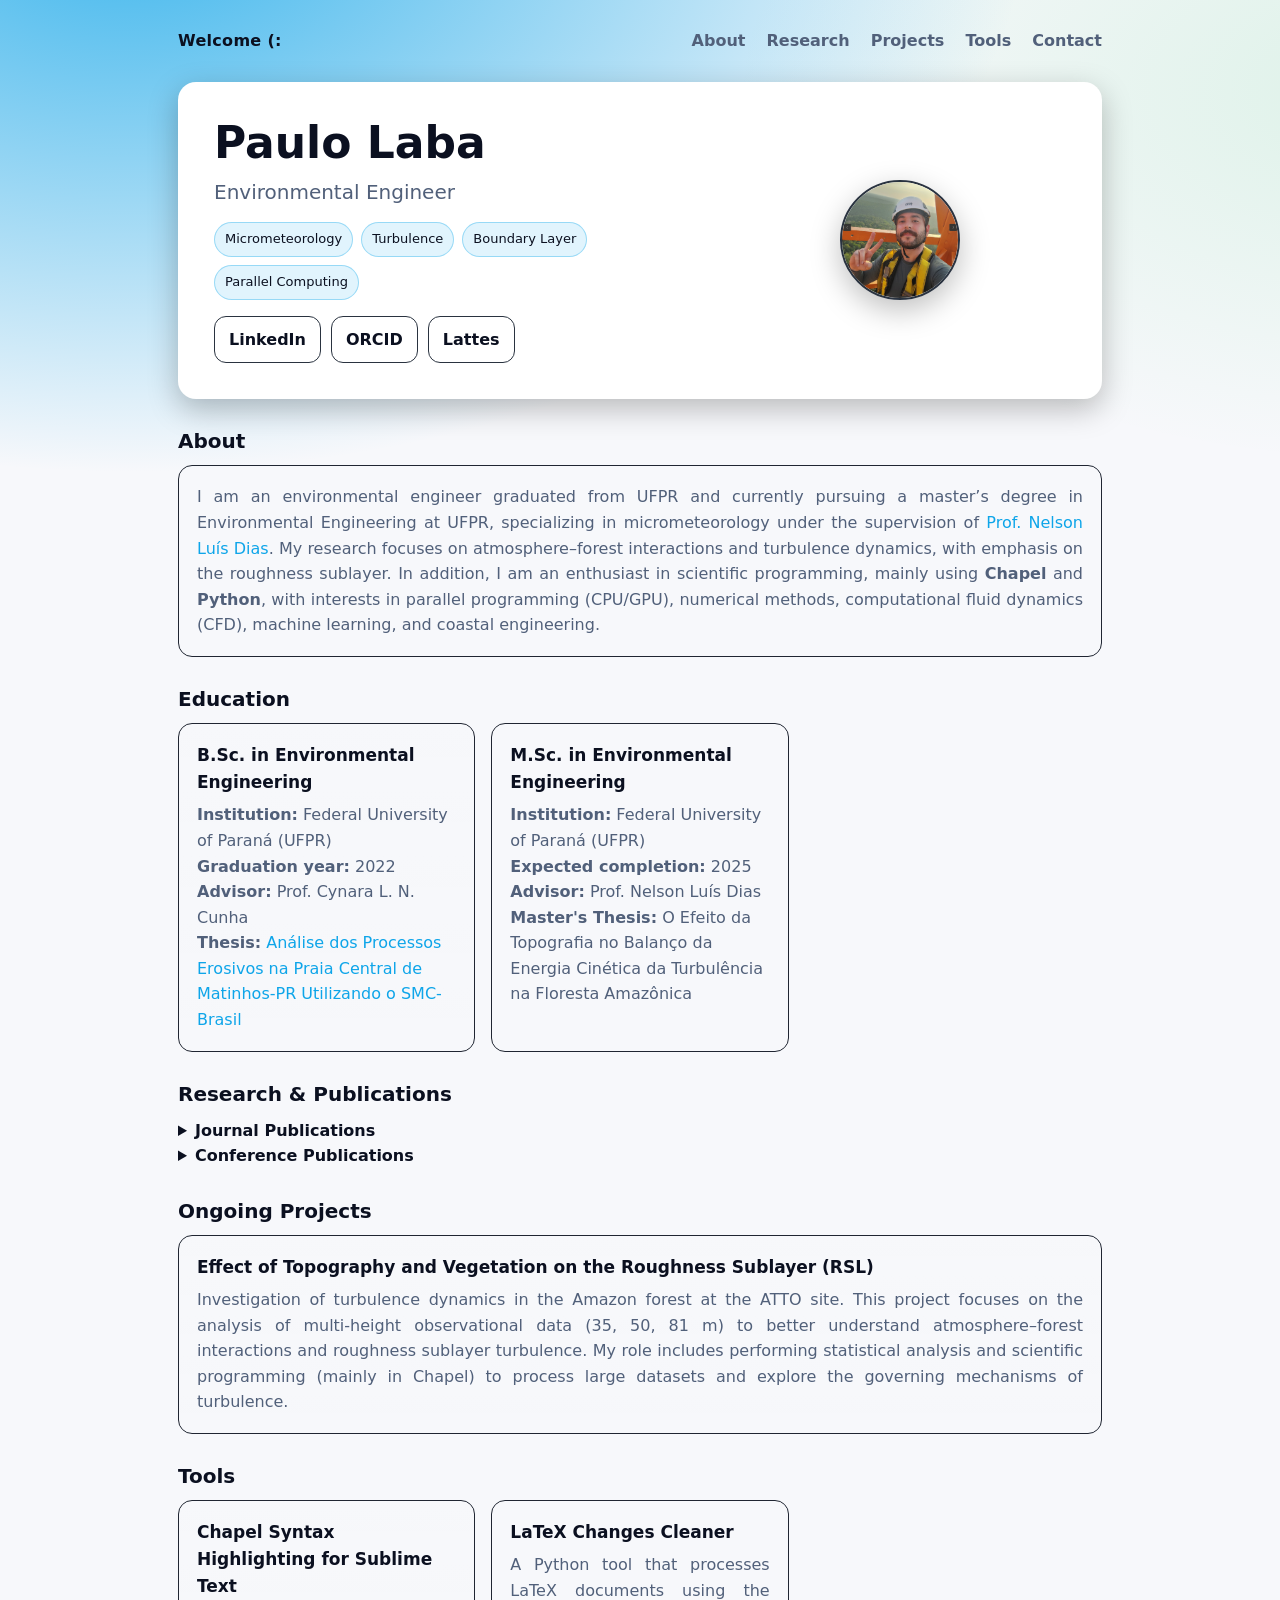
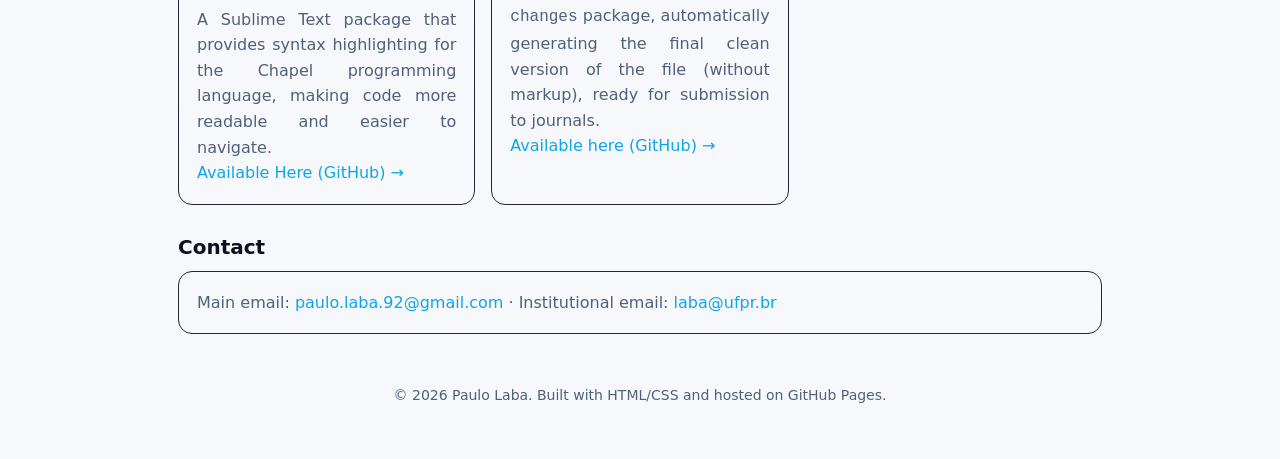
==== index.html @ 7a6e08a8 "Rename chapel-syntax-sublime repository" ====
<!doctype html>
<html lang="en">
<head>
  <meta charset="utf-8" />
  <meta name="viewport" content="width=device-width, initial-scale=1" />
  <link rel="shortcut icon" type="image/png" href="pl-icon.png">
  <link rel="icon" type="image/png" href="pl-icon.png">
  <title>Laba, P.H.</title>
  <meta name="description" content="Homepage of Paulo Laba — Environmental Engineer (UFPR). Research in micrometeorology and turbulence in the Amazon; interest in HPC, Chapel, and Python." />
  <meta property="og:title" content="Paulo Laba — Homepage" />
  <meta property="og:description" content="Research in micrometeorology and turbulence; HPC; Chapel & Python." />
  <meta property="og:type" content="website" />
  <meta property="og:url" content="https://seu-usuario.github.io" />
  <meta name="theme-color" content="#0ea5e9" />
  <link rel="stylesheet" href="styles.css" />
</head>
<body>
  <div class="wrap">
    <header>
      <div class="brand">Welcome (:</div>
      <nav aria-label="Sections">
        <a href="#about">About</a>
        <a href="#research">Research</a>
        <a href="#projects">Projects</a>
        <a href="#tools">Tools</a>
        <a href="#contact">Contact</a>
      </nav>
    </header>

    <main>
      <div class="card hero">
        <div>
          <h1>Paulo Laba</h1>
          <p class="lead">Environmental Engineer</p> 
          <div class="badges" aria-label="Fields and interests">
            <span class="badge">Micrometeorology</span>
            <span class="badge">Turbulence</span>
            <span class="badge">Boundary Layer</span>
            <span class="badge">Parallel Computing</span>
          </div>
          <div class="cta" role="group" aria-label="Actions">
            <!-- Professional links -->
            <a class="btn secondary" href="https://www.linkedin.com/in/paulo-laba/" target="_blank" rel="noopener">LinkedIn</a>
            <a class="btn secondary" href="https://orcid.org/0009-0003-3208-363X" target="_blank" rel="noopener">ORCID</a>
            <a class="btn secondary" href="http://lattes.cnpq.br/9094771020875610" target="_blank" rel="noopener">Lattes</a>

            <!-- Contact me -->
            <!-- <a class="btn secondary" href="#contact">Contact me</a> -->
          </div>
        </div>
        <div style="display:flex; justify-content:center;">
          <img src="avatar.png" alt="Paulo Laba" class="avatar">
        </div>
      </div>

      <section id="about">
        <h2 class="section-title">About</h2>
        <div class="item">
          <p style="text-align: justify;">
            I am an environmental engineer graduated from UFPR and currently pursuing a master’s degree in Environmental Engineering at UFPR, specializing in micrometeorology under the supervision of <a href="https://nldias.github.io/" target="_blank">Prof. Nelson Luís Dias</a>. My research focuses on atmosphere–forest interactions and turbulence dynamics, with emphasis on the roughness sublayer. In addition, I am an enthusiast in scientific programming, mainly using <strong>Chapel</strong> and <strong>Python</strong>, with interests in parallel programming (CPU/GPU), numerical methods, computational fluid dynamics (CFD), machine learning, and coastal engineering.</p>
        </div>
      </section>

      <section id="education">
        <h2 class="section-title">Education</h2>
        <div class="grid">
          <div class="item">
            <h3>B.Sc. in Environmental Engineering</h3>
            <p><strong>Institution:</strong> Federal University of Paraná (UFPR)</p>
            <p><strong>Graduation year:</strong> 2022</p>
            <p><strong>Advisor:</strong> Prof. Cynara L. N. Cunha</p>
            <p><strong> Thesis:</strong> 
              <a href="https://acervodigital.ufpr.br/xmlui/bitstream/handle/1884/82702/R%20%20G%20-%20PAULO%20HENRIQUE%20LABA.pdf?sequence=1&isAllowed=y" target="_blank" rel="noopener">
                Análise dos Processos Erosivos na Praia Central de Matinhos-PR Utilizando o SMC-Brasil
              </a>
          </div>

          <div class="item">
            <h3>M.Sc. in Environmental Engineering</h3>
            <p><strong>Institution:</strong> Federal University of Paraná (UFPR)</p>
            <p><strong>Expected completion:</strong> 2025</p>
            <p><strong>Advisor:</strong> Prof. Nelson Luís Dias</p>
            <p><strong>Master's Thesis:</strong> O Efeito da Topografia no Balanço da Energia Cinética da Turbulência na Floresta Amazônica</p>
          </div>
        </div>
      </section>

      <section id="research">
        <h2 class="section-title">Research & Publications</h2>
        <!-- Journal publications -->
        <details>
          <summary><strong>Journal Publications</strong></summary>
          <div class="pub-grid" style="margin-top:12px; margin-bottom:12px;">
            <div class="item">
              <h3>Topography-Induced TKE Budget Behavior Over an Amazon Forest</h3>
              <p><strong>Authors:</strong> Laba, P.H.; Dias, N.L.; Chamecki, M.; Dias-Júnior, C.Q.; Torkelson, G.</p>
              <p><strong>Year:</strong> 2025 · <strong>Language:</strong> English-US</p>
              <p><strong>Journal:</strong> Boundary-Layer Meteorology</p>
              <p><strong>DOI:</strong> <a href="https://doi.org/10.1007/s10546-025-00932-x" target="_blank">10.1007/s10546-025-00932-x</a></p>
            </div>
            <div class="item">
              <h3>Uma análise da ECT para a subcamada de rugosidade da Floresta Amazônica sob condições atmosféricas instáveis</h3>
              <p><strong>Authors:</strong> Laba, P. H.; Dias, N.L.; Dias-Júnior, C. Q.</p>
              <p><strong>Year:</strong> 2024 · <strong>Language:</strong> Portuguese-BR</p>
              <p><strong>Journal:</strong> Ciência e Natura</p>
              <p><strong>DOI:</strong> <a href="https://doi.org/10.5902/2179460X87711" target="_blank">10.5902/2179460X87711</a></p>
            </div>
          </div>
        </details>

        <!-- Conference publications -->        
        <details>
          <summary><strong>Conference Publications</strong></summary>
          <div class="grid" style="margin-top:12px; margin-bottom:12px;">
            <div class="item">
              <h3>Evidence of Strong Horizontal Non-homogeneity of Turbulence at the ATTO Site</h3>
              <p><strong>Authors:</strong> Laba, P. H.; Dias, N. L.; Chamecki, M.; Dias Junior, C. Q.; Torkelson G.</p>
              <p><strong>Language:</strong> English-US</p>
              <p><strong>Event:</strong> ATTO Workshop, 2025, Manaus-AM</p>
            </div>

            <div class="item">
              <h3>Topography Induces Changes in Turbulence and Transport at the ATTO Site</h3>
              <p><strong>Authors:</strong> Laba, P. H.; Dias, N. L.; Chamecki, M.; Dias Junior, C. Q.</p>
              <p><strong>Language:</strong> English-US</p>
              <p><strong>Event:</strong> ATTO Workshop, 2024, Manaus-AM</p>
            </div>

            <div class="item">
              <h3>Evaluation of the Turbulence in the Amazon Roughness Sublayer</h3>
              <p><strong>Authors:</strong> Laba, P. H.; Dias, N. L.; Dias Junior, C. Q.</p>
              <p><strong>Language:</strong> English-US</p>
              <p><strong>Event:</strong> XIII Workshop Brasileiro de Micrometeorologia, 2023, Alegrete-RS</p>
            </div>

            <div class="item">
              <h3>Investigação da Circulação Litorânea na Costa Paranaense Utilizando o SMC-Brasil</h3>
              <p><strong>Authors:</strong> Laba, P. H.; Cunha, C. L. N.</p>
              <p><strong>Language:</strong> Portuguese-BR</p>
              <p><strong>Event:</strong> XI Simpósio Brasileiro de Engenharia Ambiental e Sanitária, 2022</p>
            </div>

            <div class="item">
              <h3>Avaliação do Clima de Onda para o Litoral do Paraná</h3>
              <p><strong>Authors:</strong> Laba, P. H.; Cunha, C. L. N.</p>
              <p><strong>Language:</strong> Portuguese-BR</p>
              <p><strong>Event:</strong> 31º Congresso da ABES, 2021, Curitiba-PR </p>
            </div>

            <div class="item">
              <h3>Estudo da Circulação Hidrodinâmica do Complexo Estuarino Lagunar Mundaú/Manguaba</h3>
              <p><strong>Authors:</strong> Oliveira, D.; Cunha, C. L. N.; Laba, P. H.</p>
              <p><strong>Language:</strong> Portuguese-BR</p>
              <p><strong>Event:</strong> XXIII Simpósio Brasileiro de Recursos Hídricos, 2019, Foz do Iguaçu</p>
            </div>
          </div>
        </details>
      </section>

      <section id="projects">
        <h2 class="section-title">Ongoing Projects</h2>
        <div class="pub-grid">
          <div class="item">
            <h3>Effect of Topography and Vegetation on the Roughness Sublayer (RSL)</h3>
            <p style="text-align: justify;">
              Investigation of turbulence dynamics in the Amazon forest at the ATTO site. This project focuses on the analysis of multi-height observational data (35, 50, 81 m) to better understand atmosphere–forest interactions and roughness sublayer turbulence. My role includes performing statistical analysis and scientific programming (mainly in Chapel) to process large datasets and explore the governing mechanisms of turbulence.
            </p>
          </div>
        </div>
      </section>

      <section id="tools">
        <h2 class="section-title">Tools</h2>
        <div class="grid">
          <div class="item">
            <h3>Chapel Syntax Highlighting for Sublime Text</h3>
              <p style="text-align: justify;">
                A Sublime Text package that provides syntax highlighting for the Chapel programming language, 
                making code more readable and easier to navigate.
              </p>
            <p><a href="https://github.com/paulolaba/chapel-syntax-sublime" target="_blank" rel="noopener">Available Here (GitHub) →</a></p>
          </div>

          <div class="item">
            <h3>LaTeX Changes Cleaner</h3>
            <p style="text-align: justify;">
              A Python tool that processes LaTeX documents using the <code>changes</code> package, 
              automatically generating the final clean version of the file (without markup), 
              ready for submission to journals.
            </p>
            <p><a href="https://github.com/paulolaba/latex-changes-cleaner" target="_blank" rel="noopener">Available here (GitHub) →</a></p>
          </div>
      </section>

      <section id="contact">
        <h2 class="section-title">Contact</h2>
        <div class="item">
          <p>Main email: <a href="mailto:paulo.laba.92@gmail.com">paulo.laba.92@gmail.com</a> · Institutional email: <a href="mailto:laba@ufpr.br">laba@ufpr.br</a> </p>
        </div>
      </section>

      <div class="footer">© <span id="y"></span> Paulo Laba. Built with HTML/CSS and hosted on GitHub Pages.</div>
    </main>
  </div>
  <script>
    document.getElementById('y').textContent = new Date().getFullYear();
  </script>
</body>
</html>
---- styles.css ----
:root{
  --bg: #0b0c0f; /* pleasant dark background */
  --card: #111418;
  --text: #e6ebf2;
  --muted: #9aa4b2;
  --brand: #0ea5e9; /* sky blue */
  --ok: #22c55e;
  --warn: #f59e0b;
  --radius: 18px;
  --shadow: 0 10px 30px rgba(0,0,0,.25);
}
@media (prefers-color-scheme: light){
  :root{ --bg:#f7f8fb; --card:#ffffff; --text:#0b1020; --muted:#51607a; }
}
*{ box-sizing:border-box }
html,body{ height:100% }
body {
  margin: 0;
  font: 16px/1.6 system-ui, -apple-system, Segoe UI, Roboto, Ubuntu, Cantarell, Noto Sans, "Helvetica Neue", Arial, "Apple Color Emoji", "Segoe UI Emoji";
  
  background: 
    radial-gradient(1200px 750px at 10% -10%, rgba(14,165,233,0.8), transparent 75%),
    radial-gradient(900px 500px at 110% 10%, rgba(34,197,94,0.12), transparent 75%),
    var(--bg);
  
  background-repeat: no-repeat;
  background-size: cover;
  color: var(--text);
}
a{ color:var(--brand); text-decoration:none }
a:hover{ text-decoration:underline }
.wrap{ max-width: 980px; margin:0 auto; padding: 28px; }
header{
  display:flex; align-items:center; justify-content:space-between; gap:16px; margin-bottom: 28px;
}
.brand{ font-weight:700; letter-spacing:.3px; }
nav a{ margin-left:16px; font-weight:600; color:var(--muted) }
nav a:hover{ color:var(--text) }
.card{ background:var(--card); border-radius:var(--radius); box-shadow:var(--shadow); }
.hero{ padding: 36px; display:grid; grid-template-columns: 1fr; gap:20px; align-items:center; }
.hero h1{ font-size: clamp(28px, 6vw, 44px); margin:0 0 8px 0; line-height:1.15 }
.hero p.lead{ font-size: clamp(16px, 2.3vw, 20px); color:var(--muted); margin: 0 0 14px 0 }
.badges{ display:flex; flex-wrap:wrap; gap:8px; }
.badge{ padding:6px 10px; border-radius:999px; background: rgba(14,165,233,.12); border:1px solid rgba(14,165,233,.35); font-size:13px; }
.cta{ margin-top: 16px; display:flex; flex-wrap:wrap; gap:10px; }
.btn{ display:inline-block; padding:10px 14px; border-radius:12px; font-weight:700; border:1px solid transparent; background:var(--brand); color:white }
.btn.secondary{ background:transparent; color:var(--text); border-color:#2a3340 }
.grid{ display:grid; gap:16px; grid-template-columns: 1fr; }
.pub-grid{ display:grid; gap:16px; grid-template-columns: 1fr; }
section{ margin: 26px 0; }
.section-title{ font-size:20px; margin: 0 0 8px 0 }
.item{ padding:18px; border:1px solid #202632; border-radius:14px; background: linear-gradient(180deg, rgba(255,255,255,.02), transparent); }
.item h3{ margin:0 0 6px 0; font-size:17px }
.item p{ margin:0; color:var(--muted) }
.footer{ color:var(--muted); font-size:14px; text-align:center; padding:24px 0 }
@media (min-width: 860px){
  .hero{ grid-template-columns: 1.2fr .8fr; }
  .grid{ grid-template-columns: repeat(3, 1fr); }
  .pub-grid{ grid-template-columns: repeat(1, 1fr); }
}
.avatar {
    width: 120px;
    height: 120px;
    border-radius: 50%;
    object-fit: cover;
    border: 2px solid #2a3340;
    box-shadow: 0 10px 30px rgba(0,0,0,.25);
}
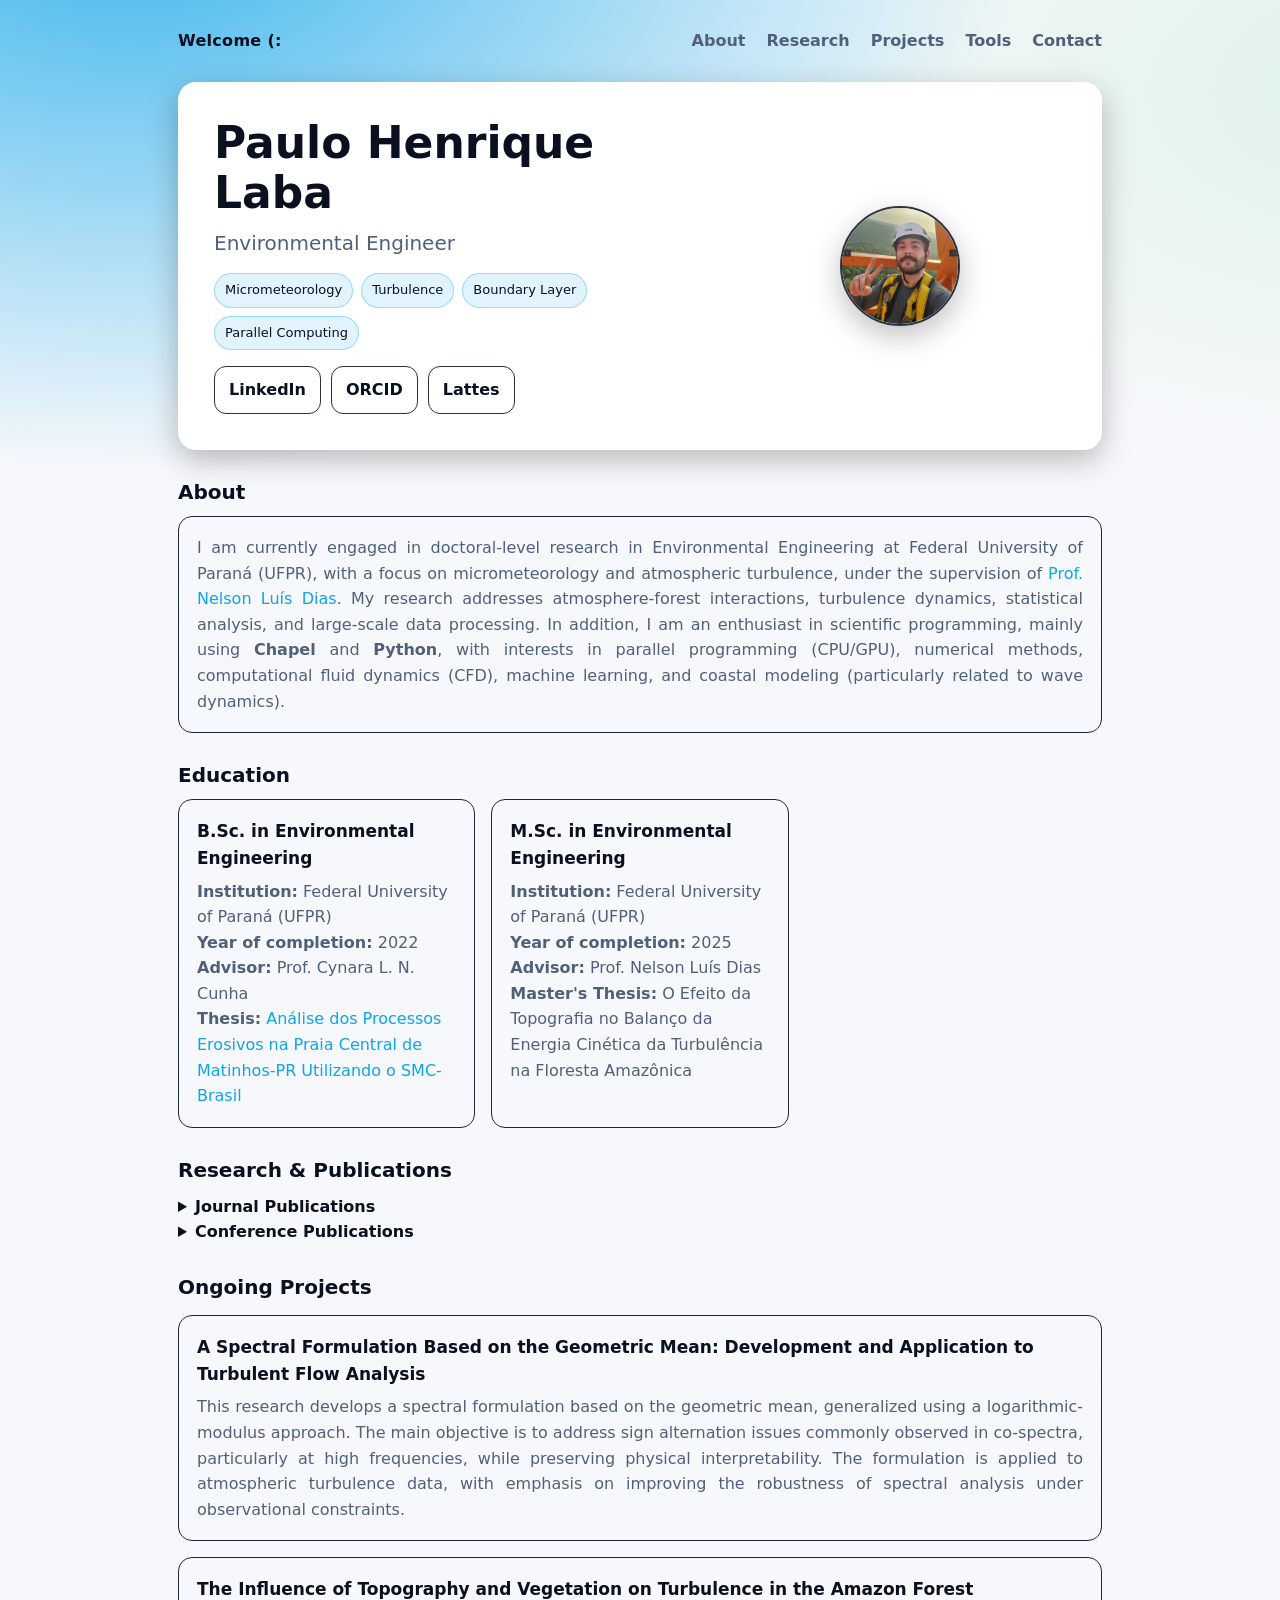
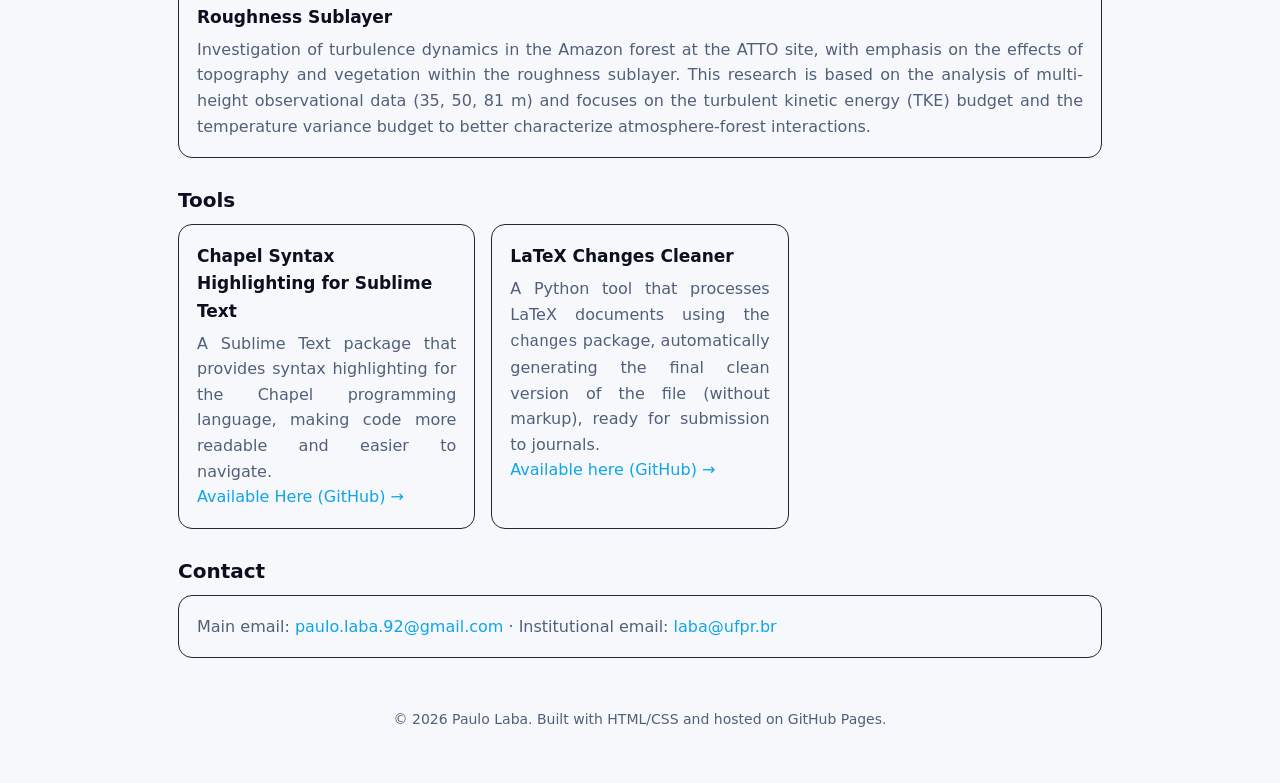
==== commit 16067e6d: "Master's done!" ====
--- a/index.html
+++ b/index.html
@@ -30,7 +30,7 @@
     <main>
       <div class="card hero">
         <div>
-          <h1>Paulo Laba</h1>
+          <h1>Paulo Henrique Laba</h1>
           <p class="lead">Environmental Engineer</p> 
           <div class="badges" aria-label="Fields and interests">
             <span class="badge">Micrometeorology</span>
@@ -56,8 +56,12 @@
       <section id="about">
         <h2 class="section-title">About</h2>
         <div class="item">
-          <p style="text-align: justify;">
-            I am an environmental engineer graduated from UFPR and currently pursuing a master’s degree in Environmental Engineering at UFPR, specializing in micrometeorology under the supervision of <a href="https://nldias.github.io/" target="_blank">Prof. Nelson Luís Dias</a>. My research focuses on atmosphere–forest interactions and turbulence dynamics, with emphasis on the roughness sublayer. In addition, I am an enthusiast in scientific programming, mainly using <strong>Chapel</strong> and <strong>Python</strong>, with interests in parallel programming (CPU/GPU), numerical methods, computational fluid dynamics (CFD), machine learning, and coastal engineering.</p>
+         <p style="text-align: justify;">
+          I am currently engaged in doctoral-level research in Environmental Engineering at Federal University of Paraná (UFPR), with a focus on micrometeorology and atmospheric turbulence, under the supervision of
+          <a href="https://nldias.github.io/" target="_blank">Prof. Nelson Luís Dias</a>.
+          My research addresses atmosphere-forest interactions, turbulence dynamics, statistical analysis, and large-scale data processing.
+          In addition, I am an enthusiast in scientific programming, mainly using <strong>Chapel</strong> and <strong>Python</strong>, with interests in parallel programming (CPU/GPU), numerical methods, computational fluid dynamics (CFD), machine learning, and coastal modeling (particularly related to wave dynamics).
+          </p>
         </div>
       </section>
 
@@ -67,7 +71,7 @@
           <div class="item">
             <h3>B.Sc. in Environmental Engineering</h3>
             <p><strong>Institution:</strong> Federal University of Paraná (UFPR)</p>
-            <p><strong>Graduation year:</strong> 2022</p>
+            <p><strong>Year of completion:</strong> 2022</p>
             <p><strong>Advisor:</strong> Prof. Cynara L. N. Cunha</p>
             <p><strong> Thesis:</strong> 
               <a href="https://acervodigital.ufpr.br/xmlui/bitstream/handle/1884/82702/R%20%20G%20-%20PAULO%20HENRIQUE%20LABA.pdf?sequence=1&isAllowed=y" target="_blank" rel="noopener">
@@ -78,7 +82,7 @@
           <div class="item">
             <h3>M.Sc. in Environmental Engineering</h3>
             <p><strong>Institution:</strong> Federal University of Paraná (UFPR)</p>
-            <p><strong>Expected completion:</strong> 2025</p>
+            <p><strong>Year of completion:</strong> 2025</p>
             <p><strong>Advisor:</strong> Prof. Nelson Luís Dias</p>
             <p><strong>Master's Thesis:</strong> O Efeito da Topografia no Balanço da Energia Cinética da Turbulência na Floresta Amazônica</p>
           </div>
@@ -113,6 +117,13 @@
           <summary><strong>Conference Publications</strong></summary>
           <div class="grid" style="margin-top:12px; margin-bottom:12px;">
             <div class="item">
+              <h3>Multilevel Assessment and Correction of Path-Averaging Biases in Velocity Spectra for TKE Dissipation in the Amazon Roughness Sublayer</h3>
+              <p><strong>Authors:</strong> Laba, P. H.; Dias, N. L.</p>
+              <p><strong>Language:</strong> English-US</p>
+              <p><strong>Event:</strong> XIV Workshop Brasileiro de Micrometeorologia, 2025, Maceió-AL</p>
+            </div>
+
+            <div class="item">
               <h3>Evidence of Strong Horizontal Non-homogeneity of Turbulence at the ATTO Site</h3>
               <p><strong>Authors:</strong> Laba, P. H.; Dias, N. L.; Chamecki, M.; Dias Junior, C. Q.; Torkelson G.</p>
               <p><strong>Language:</strong> English-US</p>
@@ -159,11 +170,22 @@
 
       <section id="projects">
         <h2 class="section-title">Ongoing Projects</h2>
-        <div class="pub-grid">
-          <div class="item">
-            <h3>Effect of Topography and Vegetation on the Roughness Sublayer (RSL)</h3>
+        <div class="pub-grid" style="margin-top:12px; margin-bottom:12px;">
+          <div class="item">
+            <h3>A Spectral Formulation Based on the Geometric Mean: Development and Application to Turbulent Flow Analysis</h3>
             <p style="text-align: justify;">
-              Investigation of turbulence dynamics in the Amazon forest at the ATTO site. This project focuses on the analysis of multi-height observational data (35, 50, 81 m) to better understand atmosphere–forest interactions and roughness sublayer turbulence. My role includes performing statistical analysis and scientific programming (mainly in Chapel) to process large datasets and explore the governing mechanisms of turbulence.
+              This research develops a spectral formulation based on the geometric mean, generalized using a logarithmic-modulus approach.
+              The main objective is to address sign alternation issues commonly observed in co-spectra, particularly at high frequencies, while preserving physical interpretability.
+              The formulation is applied to atmospheric turbulence data, with emphasis on improving the robustness of spectral analysis under observational constraints.
+            </p>
+          </div>
+
+          <div class="item">
+            <h3>The Influence of Topography and Vegetation on Turbulence in the Amazon Forest Roughness 
+            Sublayer</h3>
+            <p style="text-align: justify;">
+              Investigation of turbulence dynamics in the Amazon forest at the ATTO site, with emphasis on the effects of topography and vegetation within the roughness sublayer.
+              This research is based on the analysis of multi-height observational data (35, 50, 81 m) and focuses on the turbulent kinetic energy (TKE) budget and the temperature variance budget to better characterize atmosphere-forest interactions.
             </p>
           </div>
         </div>
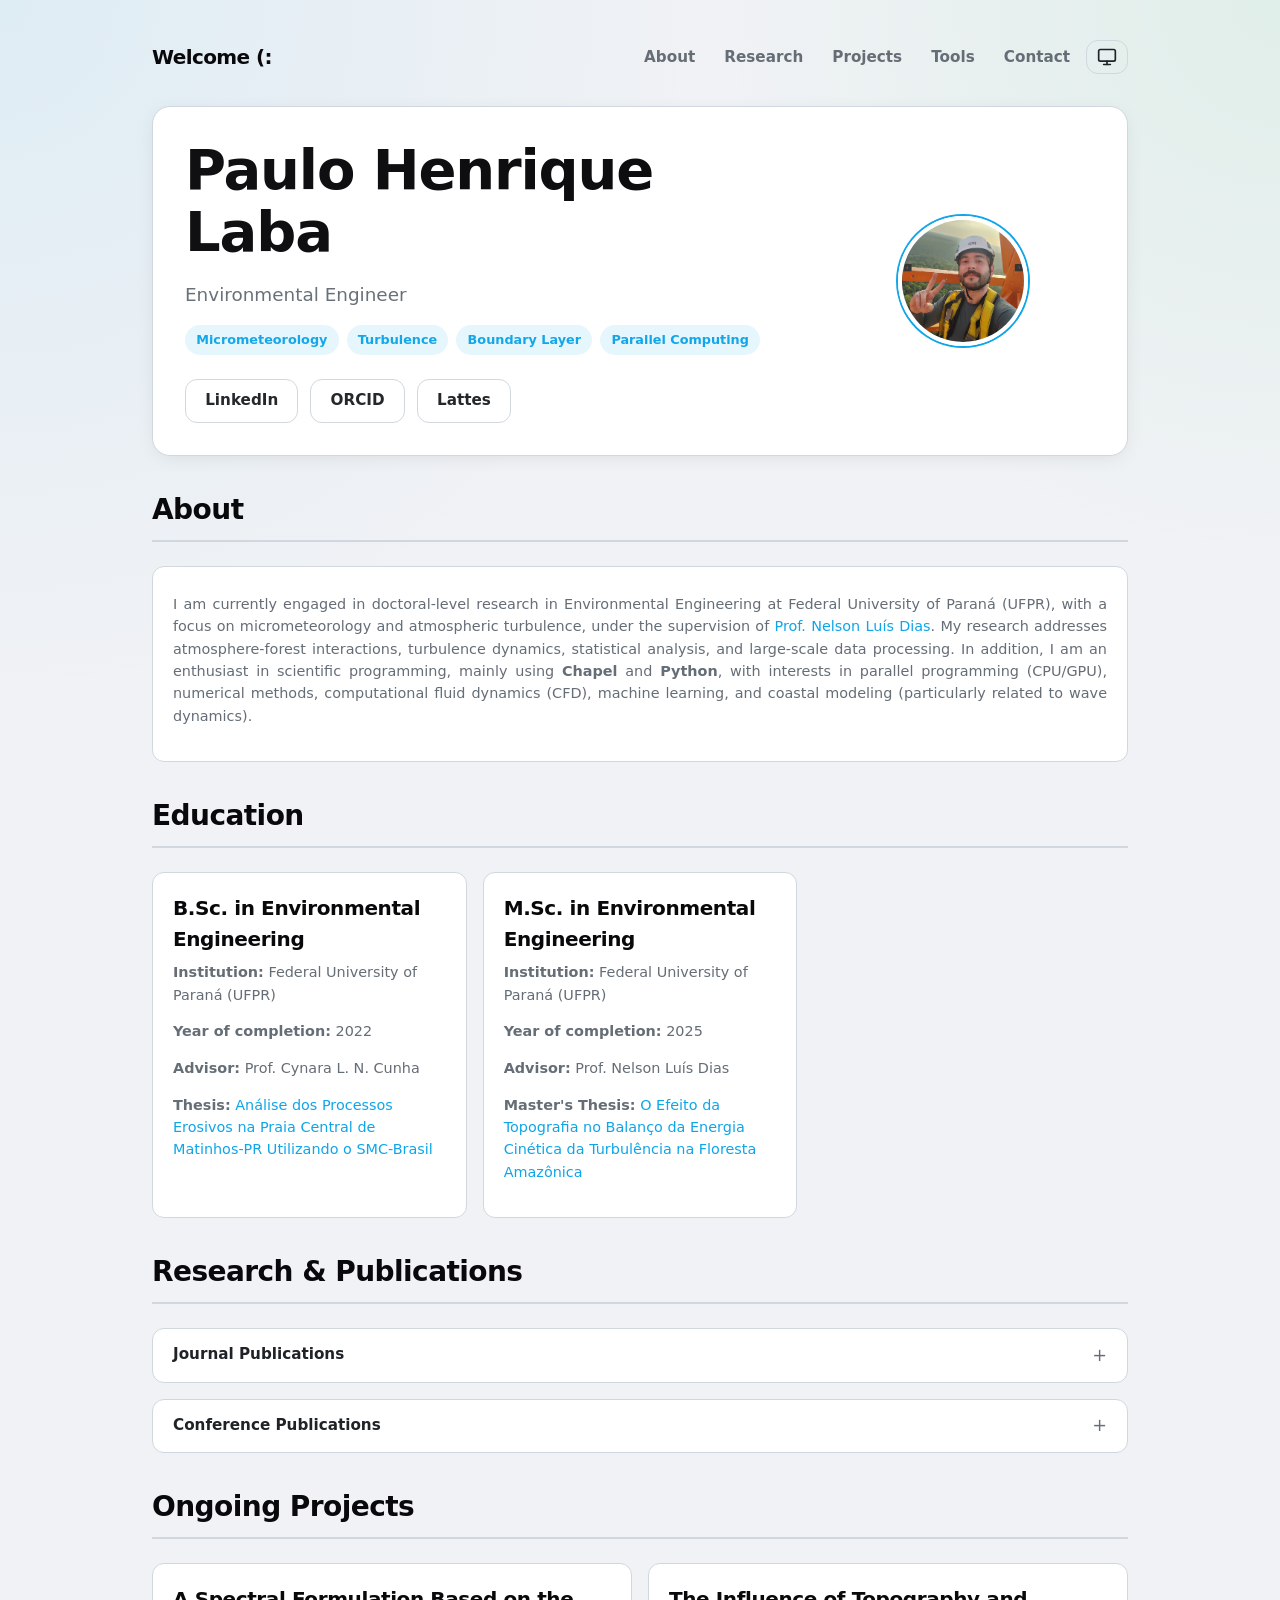
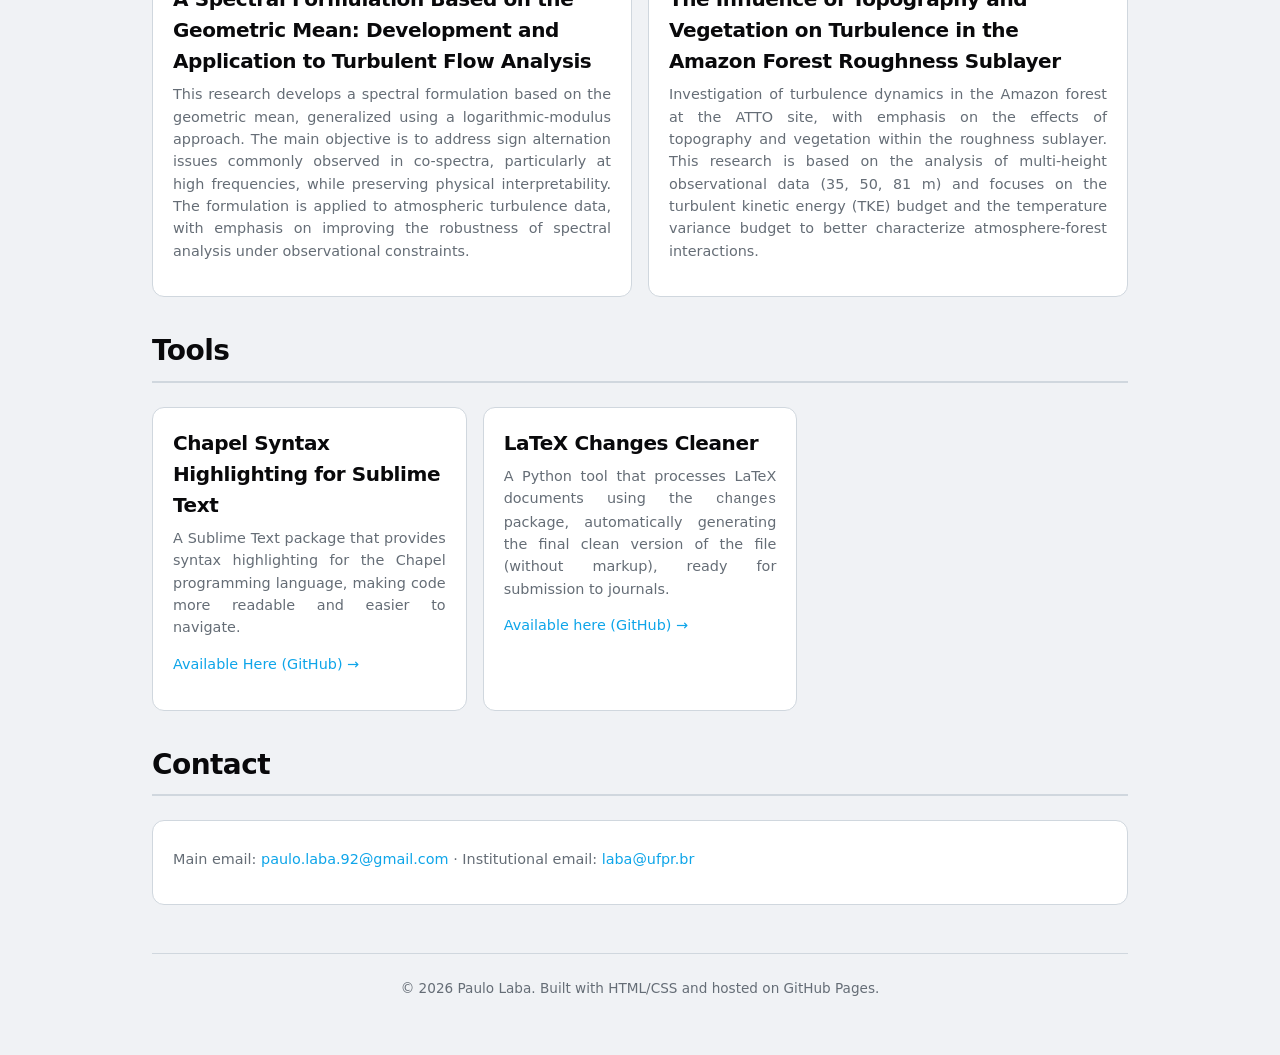
==== commit 68f2d328: "New modernized version. Testing Google Antigravity." ====
--- a/index.html
+++ b/index.html
@@ -1,37 +1,58 @@
 <!doctype html>
 <html lang="en">
+
 <head>
   <meta charset="utf-8" />
   <meta name="viewport" content="width=device-width, initial-scale=1" />
   <link rel="shortcut icon" type="image/png" href="pl-icon.png">
   <link rel="icon" type="image/png" href="pl-icon.png">
   <title>Laba, P.H.</title>
-  <meta name="description" content="Homepage of Paulo Laba — Environmental Engineer (UFPR). Research in micrometeorology and turbulence in the Amazon; interest in HPC, Chapel, and Python." />
+  <meta name="description"
+    content="Homepage of Paulo Laba — Environmental Engineer (UFPR). Research in micrometeorology and turbulence in the Amazon; interest in HPC, Chapel, and Python." />
   <meta property="og:title" content="Paulo Laba — Homepage" />
   <meta property="og:description" content="Research in micrometeorology and turbulence; HPC; Chapel & Python." />
   <meta property="og:type" content="website" />
   <meta property="og:url" content="https://seu-usuario.github.io" />
   <meta name="theme-color" content="#0ea5e9" />
   <link rel="stylesheet" href="styles.css" />
+  <script>
+    (function () {
+      const saved = localStorage.getItem('theme');
+      if (saved === 'light') {
+        document.documentElement.setAttribute('data-theme', 'light');
+      } else if (saved === 'dark') {
+        document.documentElement.setAttribute('data-theme', 'dark');
+      }
+    })();
+  </script>
 </head>
+
 <body>
   <div class="wrap">
     <header>
       <div class="brand">Welcome (:</div>
-      <nav aria-label="Sections">
-        <a href="#about">About</a>
-        <a href="#research">Research</a>
-        <a href="#projects">Projects</a>
-        <a href="#tools">Tools</a>
-        <a href="#contact">Contact</a>
-      </nav>
+      <div style="display: flex; align-items: center; gap: 16px;">
+        <nav aria-label="Sections">
+          <a href="#about">About</a>
+          <a href="#research">Research</a>
+          <a href="#projects">Projects</a>
+          <a href="#tools">Tools</a>
+          <a href="#contact">Contact</a>
+        </nav>
+        <button id="theme-toggle" class="btn secondary" aria-label="Toggle theme" style="padding: 6px 10px;">
+          <svg id="theme-icon" width="20" height="20" viewBox="0 0 24 24" fill="none" stroke="currentColor"
+            stroke-width="2" stroke-linecap="round" stroke-linejoin="round">
+            <path d="M21 12.79A9 9 0 1 1 11.21 3 7 7 0 0 0 21 12.79z"></path>
+          </svg>
+        </button>
+      </div>
     </header>
 
     <main>
       <div class="card hero">
         <div>
           <h1>Paulo Henrique Laba</h1>
-          <p class="lead">Environmental Engineer</p> 
+          <p class="lead">Environmental Engineer</p>
           <div class="badges" aria-label="Fields and interests">
             <span class="badge">Micrometeorology</span>
             <span class="badge">Turbulence</span>
@@ -40,9 +61,12 @@
           </div>
           <div class="cta" role="group" aria-label="Actions">
             <!-- Professional links -->
-            <a class="btn secondary" href="https://www.linkedin.com/in/paulo-laba/" target="_blank" rel="noopener">LinkedIn</a>
-            <a class="btn secondary" href="https://orcid.org/0009-0003-3208-363X" target="_blank" rel="noopener">ORCID</a>
-            <a class="btn secondary" href="http://lattes.cnpq.br/9094771020875610" target="_blank" rel="noopener">Lattes</a>
+            <a class="btn secondary" href="https://www.linkedin.com/in/paulo-laba/" target="_blank"
+              rel="noopener">LinkedIn</a>
+            <a class="btn secondary" href="https://orcid.org/0009-0003-3208-363X" target="_blank"
+              rel="noopener">ORCID</a>
+            <a class="btn secondary" href="http://lattes.cnpq.br/9094771020875610" target="_blank"
+              rel="noopener">Lattes</a>
 
             <!-- Contact me -->
             <!-- <a class="btn secondary" href="#contact">Contact me</a> -->
@@ -56,11 +80,15 @@
       <section id="about">
         <h2 class="section-title">About</h2>
         <div class="item">
-         <p style="text-align: justify;">
-          I am currently engaged in doctoral-level research in Environmental Engineering at Federal University of Paraná (UFPR), with a focus on micrometeorology and atmospheric turbulence, under the supervision of
-          <a href="https://nldias.github.io/" target="_blank">Prof. Nelson Luís Dias</a>.
-          My research addresses atmosphere-forest interactions, turbulence dynamics, statistical analysis, and large-scale data processing.
-          In addition, I am an enthusiast in scientific programming, mainly using <strong>Chapel</strong> and <strong>Python</strong>, with interests in parallel programming (CPU/GPU), numerical methods, computational fluid dynamics (CFD), machine learning, and coastal modeling (particularly related to wave dynamics).
+          <p style="text-align: justify;">
+            I am currently engaged in doctoral-level research in Environmental Engineering at Federal University of
+            Paraná (UFPR), with a focus on micrometeorology and atmospheric turbulence, under the supervision of
+            <a href="https://nldias.github.io/" target="_blank">Prof. Nelson Luís Dias</a>.
+            My research addresses atmosphere-forest interactions, turbulence dynamics, statistical analysis, and
+            large-scale data processing.
+            In addition, I am an enthusiast in scientific programming, mainly using <strong>Chapel</strong> and
+            <strong>Python</strong>, with interests in parallel programming (CPU/GPU), numerical methods, computational
+            fluid dynamics (CFD), machine learning, and coastal modeling (particularly related to wave dynamics).
           </p>
         </div>
       </section>
@@ -73,8 +101,9 @@
             <p><strong>Institution:</strong> Federal University of Paraná (UFPR)</p>
             <p><strong>Year of completion:</strong> 2022</p>
             <p><strong>Advisor:</strong> Prof. Cynara L. N. Cunha</p>
-            <p><strong> Thesis:</strong> 
-              <a href="https://acervodigital.ufpr.br/xmlui/bitstream/handle/1884/82702/R%20%20G%20-%20PAULO%20HENRIQUE%20LABA.pdf?sequence=1&isAllowed=y" target="_blank" rel="noopener">
+            <p><strong> Thesis:</strong>
+              <a href="https://acervodigital.ufpr.br/xmlui/bitstream/handle/1884/82702/R%20%20G%20-%20PAULO%20HENRIQUE%20LABA.pdf?sequence=1&isAllowed=y"
+                target="_blank" rel="noopener">
                 Análise dos Processos Erosivos na Praia Central de Matinhos-PR Utilizando o SMC-Brasil
               </a>
           </div>
@@ -84,7 +113,11 @@
             <p><strong>Institution:</strong> Federal University of Paraná (UFPR)</p>
             <p><strong>Year of completion:</strong> 2025</p>
             <p><strong>Advisor:</strong> Prof. Nelson Luís Dias</p>
-            <p><strong>Master's Thesis:</strong> O Efeito da Topografia no Balanço da Energia Cinética da Turbulência na Floresta Amazônica</p>
+            <p><strong>Master's Thesis:</strong>
+              <a href="https://acervodigital.ufpr.br/handle/1884/100200" target="_blank" rel="noopener">
+                O Efeito da Topografia no Balanço da Energia Cinética da Turbulência na Floresta Amazônica
+              </a>
+            </p>
           </div>
         </div>
       </section>
@@ -100,24 +133,28 @@
               <p><strong>Authors:</strong> Laba, P.H.; Dias, N.L.; Chamecki, M.; Dias-Júnior, C.Q.; Torkelson, G.</p>
               <p><strong>Year:</strong> 2025 · <strong>Language:</strong> English-US</p>
               <p><strong>Journal:</strong> Boundary-Layer Meteorology</p>
-              <p><strong>DOI:</strong> <a href="https://doi.org/10.1007/s10546-025-00932-x" target="_blank">10.1007/s10546-025-00932-x</a></p>
-            </div>
-            <div class="item">
-              <h3>Uma análise da ECT para a subcamada de rugosidade da Floresta Amazônica sob condições atmosféricas instáveis</h3>
+              <p><strong>DOI:</strong> <a href="https://doi.org/10.1007/s10546-025-00932-x"
+                  target="_blank">10.1007/s10546-025-00932-x</a></p>
+            </div>
+            <div class="item">
+              <h3>Uma análise da ECT para a subcamada de rugosidade da Floresta Amazônica sob condições atmosféricas
+                instáveis</h3>
               <p><strong>Authors:</strong> Laba, P. H.; Dias, N.L.; Dias-Júnior, C. Q.</p>
               <p><strong>Year:</strong> 2024 · <strong>Language:</strong> Portuguese-BR</p>
               <p><strong>Journal:</strong> Ciência e Natura</p>
-              <p><strong>DOI:</strong> <a href="https://doi.org/10.5902/2179460X87711" target="_blank">10.5902/2179460X87711</a></p>
+              <p><strong>DOI:</strong> <a href="https://doi.org/10.5902/2179460X87711"
+                  target="_blank">10.5902/2179460X87711</a></p>
             </div>
           </div>
         </details>
 
-        <!-- Conference publications -->        
+        <!-- Conference publications -->
         <details>
           <summary><strong>Conference Publications</strong></summary>
           <div class="grid" style="margin-top:12px; margin-bottom:12px;">
             <div class="item">
-              <h3>Multilevel Assessment and Correction of Path-Averaging Biases in Velocity Spectra for TKE Dissipation in the Amazon Roughness Sublayer</h3>
+              <h3>Multilevel Assessment and Correction of Path-Averaging Biases in Velocity Spectra for TKE Dissipation
+                in the Amazon Roughness Sublayer</h3>
               <p><strong>Authors:</strong> Laba, P. H.; Dias, N. L.</p>
               <p><strong>Language:</strong> English-US</p>
               <p><strong>Event:</strong> XIV Workshop Brasileiro de Micrometeorologia, 2025, Maceió-AL</p>
@@ -172,20 +209,27 @@
         <h2 class="section-title">Ongoing Projects</h2>
         <div class="pub-grid" style="margin-top:12px; margin-bottom:12px;">
           <div class="item">
-            <h3>A Spectral Formulation Based on the Geometric Mean: Development and Application to Turbulent Flow Analysis</h3>
+            <h3>A Spectral Formulation Based on the Geometric Mean: Development and Application to Turbulent Flow
+              Analysis</h3>
             <p style="text-align: justify;">
-              This research develops a spectral formulation based on the geometric mean, generalized using a logarithmic-modulus approach.
-              The main objective is to address sign alternation issues commonly observed in co-spectra, particularly at high frequencies, while preserving physical interpretability.
-              The formulation is applied to atmospheric turbulence data, with emphasis on improving the robustness of spectral analysis under observational constraints.
-            </p>
-          </div>
-
-          <div class="item">
-            <h3>The Influence of Topography and Vegetation on Turbulence in the Amazon Forest Roughness 
-            Sublayer</h3>
+              This research develops a spectral formulation based on the geometric mean, generalized using a
+              logarithmic-modulus approach.
+              The main objective is to address sign alternation issues commonly observed in co-spectra, particularly at
+              high frequencies, while preserving physical interpretability.
+              The formulation is applied to atmospheric turbulence data, with emphasis on improving the robustness of
+              spectral analysis under observational constraints.
+            </p>
+          </div>
+
+          <div class="item">
+            <h3>The Influence of Topography and Vegetation on Turbulence in the Amazon Forest Roughness
+              Sublayer</h3>
             <p style="text-align: justify;">
-              Investigation of turbulence dynamics in the Amazon forest at the ATTO site, with emphasis on the effects of topography and vegetation within the roughness sublayer.
-              This research is based on the analysis of multi-height observational data (35, 50, 81 m) and focuses on the turbulent kinetic energy (TKE) budget and the temperature variance budget to better characterize atmosphere-forest interactions.
+              Investigation of turbulence dynamics in the Amazon forest at the ATTO site, with emphasis on the effects
+              of topography and vegetation within the roughness sublayer.
+              This research is based on the analysis of multi-height observational data (35, 50, 81 m) and focuses on
+              the turbulent kinetic energy (TKE) budget and the temperature variance budget to better characterize
+              atmosphere-forest interactions.
             </p>
           </div>
         </div>
@@ -196,28 +240,31 @@
         <div class="grid">
           <div class="item">
             <h3>Chapel Syntax Highlighting for Sublime Text</h3>
-              <p style="text-align: justify;">
-                A Sublime Text package that provides syntax highlighting for the Chapel programming language, 
-                making code more readable and easier to navigate.
-              </p>
-            <p><a href="https://github.com/paulolaba/chapel-syntax-sublime" target="_blank" rel="noopener">Available Here (GitHub) →</a></p>
+            <p style="text-align: justify;">
+              A Sublime Text package that provides syntax highlighting for the Chapel programming language,
+              making code more readable and easier to navigate.
+            </p>
+            <p><a href="https://github.com/paulolaba/chapel-syntax-sublime" target="_blank" rel="noopener">Available
+                Here (GitHub) →</a></p>
           </div>
 
           <div class="item">
             <h3>LaTeX Changes Cleaner</h3>
             <p style="text-align: justify;">
-              A Python tool that processes LaTeX documents using the <code>changes</code> package, 
-              automatically generating the final clean version of the file (without markup), 
+              A Python tool that processes LaTeX documents using the <code>changes</code> package,
+              automatically generating the final clean version of the file (without markup),
               ready for submission to journals.
             </p>
-            <p><a href="https://github.com/paulolaba/latex-changes-cleaner" target="_blank" rel="noopener">Available here (GitHub) →</a></p>
+            <p><a href="https://github.com/paulolaba/latex-changes-cleaner" target="_blank" rel="noopener">Available
+                here (GitHub) →</a></p>
           </div>
       </section>
 
       <section id="contact">
         <h2 class="section-title">Contact</h2>
         <div class="item">
-          <p>Main email: <a href="mailto:paulo.laba.92@gmail.com">paulo.laba.92@gmail.com</a> · Institutional email: <a href="mailto:laba@ufpr.br">laba@ufpr.br</a> </p>
+          <p>Main email: <a href="mailto:paulo.laba.92@gmail.com">paulo.laba.92@gmail.com</a> · Institutional email: <a
+              href="mailto:laba@ufpr.br">laba@ufpr.br</a> </p>
         </div>
       </section>
 
@@ -226,6 +273,45 @@
   </div>
   <script>
     document.getElementById('y').textContent = new Date().getFullYear();
+
+    const toggleBtn = document.getElementById('theme-toggle');
+    const icon = document.getElementById('theme-icon');
+
+    // Icons
+    const moonIcon = '<path d="M21 12.79A9 9 0 1 1 11.21 3 7 7 0 0 0 21 12.79z"></path>';
+    const sunIcon = '<circle cx="12" cy="12" r="5"></circle><line x1="12" y1="1" x2="12" y2="3"></line><line x1="12" y1="21" x2="12" y2="23"></line><line x1="4.22" y1="4.22" x2="5.64" y2="5.64"></line><line x1="18.36" y1="18.36" x2="19.78" y2="19.78"></line><line x1="1" y1="12" x2="3" y2="12"></line><line x1="21" y1="12" x2="23" y2="12"></line><line x1="4.22" y1="19.78" x2="5.64" y2="18.36"></line><line x1="18.36" y1="5.64" x2="19.78" y2="4.22"></line>';
+    const autoIcon = '<rect x="2" y="3" width="20" height="14" rx="2" ry="2"></rect><line x1="8" y1="21" x2="16" y2="21"></line><line x1="12" y1="17" x2="12" y2="21"></line>';
+
+    function updateIcon() {
+      const saved = localStorage.getItem('theme');
+      if (saved === 'light') {
+        icon.innerHTML = sunIcon;
+        toggleBtn.setAttribute('title', 'Current theme: Light');
+      } else if (saved === 'dark') {
+        icon.innerHTML = moonIcon;
+        toggleBtn.setAttribute('title', 'Current theme: Dark');
+      } else {
+        icon.innerHTML = autoIcon;
+        toggleBtn.setAttribute('title', 'Current theme: Auto');
+      }
+    }
+    updateIcon();
+
+    toggleBtn.addEventListener('click', () => {
+      const current = localStorage.getItem('theme');
+      if (!current) { // Auto -> Dark
+        localStorage.setItem('theme', 'dark');
+        document.documentElement.setAttribute('data-theme', 'dark');
+      } else if (current === 'dark') { // Dark -> Light
+        localStorage.setItem('theme', 'light');
+        document.documentElement.setAttribute('data-theme', 'light');
+      } else { // Light -> Auto
+        localStorage.removeItem('theme');
+        document.documentElement.removeAttribute('data-theme');
+      }
+      updateIcon();
+    });
   </script>
 </body>
-</html>
+
+</html>
--- a/styles.css
+++ b/styles.css
@@ -1,69 +1,420 @@
-:root{
-  --bg: #0b0c0f; /* pleasant dark background */
-  --card: #111418;
-  --text: #e6ebf2;
-  --muted: #9aa4b2;
-  --brand: #0ea5e9; /* sky blue */
+:root {
+  /* Common variables */
+  --brand: #0ea5e9;
+  /* sky blue */
+  --brand-rgb: 14, 165, 233;
   --ok: #22c55e;
   --warn: #f59e0b;
   --radius: 18px;
-  --shadow: 0 10px 30px rgba(0,0,0,.25);
-}
-@media (prefers-color-scheme: light){
-  :root{ --bg:#f7f8fb; --card:#ffffff; --text:#0b1020; --muted:#51607a; }
-}
-*{ box-sizing:border-box }
-html,body{ height:100% }
+  --shadow: 0 10px 30px -10px rgba(0, 0, 0, 0.5);
+
+  /* Default Dark Theme Config */
+  --bg: #0b0c0f;
+  --card: #161b22;
+  --card-border: #30363d;
+  --text: #e6ebf2;
+  --muted: #8b949e;
+  --heading: #ffffff;
+  --btn-text: #ffffff;
+  --grad-1: rgba(14, 165, 233, 0.15);
+  --grad-2: rgba(34, 197, 94, 0.12);
+}
+
+@media (prefers-color-scheme: light) {
+  :root {
+    --bg: #f0f2f5;
+    --card: #ffffff;
+    --card-border: #d0d7de;
+    --text: #1f2328;
+    --muted: #656d76;
+    --heading: #09090b;
+    --btn-text: #ffffff;
+    --grad-1: rgba(14, 165, 233, 0.08);
+    /* Softer in light mode */
+    --grad-2: rgba(34, 197, 94, 0.08);
+    --shadow: 0 4px 20px -5px rgba(0, 0, 0, 0.1);
+  }
+}
+
+[data-theme="light"] {
+  --bg: #f0f2f5;
+  --card: #ffffff;
+  --card-border: #d0d7de;
+  --text: #1f2328;
+  --muted: #656d76;
+  --heading: #09090b;
+  --btn-text: #ffffff;
+  --grad-1: rgba(14, 165, 233, 0.08);
+  --grad-2: rgba(34, 197, 94, 0.08);
+  --shadow: 0 4px 20px -5px rgba(0, 0, 0, 0.1);
+}
+
+[data-theme="dark"] {
+  --bg: #0b0c0f;
+  --card: #161b22;
+  --card-border: #30363d;
+  --text: #e6ebf2;
+  --muted: #8b949e;
+  --heading: #ffffff;
+  --btn-text: #ffffff;
+  --grad-1: rgba(14, 165, 233, 0.15);
+  --grad-2: rgba(34, 197, 94, 0.12);
+  --shadow: 0 10px 30px -10px rgba(0, 0, 0, 0.5);
+}
+
+* {
+  box-sizing: border-box;
+}
+
+html {
+  scroll-behavior: smooth;
+}
+
+html,
+body {
+  height: 100%;
+}
+
 body {
   margin: 0;
-  font: 16px/1.6 system-ui, -apple-system, Segoe UI, Roboto, Ubuntu, Cantarell, Noto Sans, "Helvetica Neue", Arial, "Apple Color Emoji", "Segoe UI Emoji";
-  
-  background: 
-    radial-gradient(1200px 750px at 10% -10%, rgba(14,165,233,0.8), transparent 75%),
-    radial-gradient(900px 500px at 110% 10%, rgba(34,197,94,0.12), transparent 75%),
-    var(--bg);
-  
+  font-family: system-ui, -apple-system, "Segoe UI", Roboto, "Helvetica Neue", Arial, sans-serif;
+  line-height: 1.55;
+  background-color: var(--bg);
+  background-image:
+    radial-gradient(1000px 1000px at 0% 0%, var(--grad-1), transparent 70%),
+    radial-gradient(800px 800px at 100% 0%, var(--grad-2), transparent 70%);
+  background-attachment: fixed;
+  /* Parallax-like effect */
   background-repeat: no-repeat;
-  background-size: cover;
   color: var(--text);
-}
-a{ color:var(--brand); text-decoration:none }
-a:hover{ text-decoration:underline }
-.wrap{ max-width: 980px; margin:0 auto; padding: 28px; }
-header{
-  display:flex; align-items:center; justify-content:space-between; gap:16px; margin-bottom: 28px;
-}
-.brand{ font-weight:700; letter-spacing:.3px; }
-nav a{ margin-left:16px; font-weight:600; color:var(--muted) }
-nav a:hover{ color:var(--text) }
-.card{ background:var(--card); border-radius:var(--radius); box-shadow:var(--shadow); }
-.hero{ padding: 36px; display:grid; grid-template-columns: 1fr; gap:20px; align-items:center; }
-.hero h1{ font-size: clamp(28px, 6vw, 44px); margin:0 0 8px 0; line-height:1.15 }
-.hero p.lead{ font-size: clamp(16px, 2.3vw, 20px); color:var(--muted); margin: 0 0 14px 0 }
-.badges{ display:flex; flex-wrap:wrap; gap:8px; }
-.badge{ padding:6px 10px; border-radius:999px; background: rgba(14,165,233,.12); border:1px solid rgba(14,165,233,.35); font-size:13px; }
-.cta{ margin-top: 16px; display:flex; flex-wrap:wrap; gap:10px; }
-.btn{ display:inline-block; padding:10px 14px; border-radius:12px; font-weight:700; border:1px solid transparent; background:var(--brand); color:white }
-.btn.secondary{ background:transparent; color:var(--text); border-color:#2a3340 }
-.grid{ display:grid; gap:16px; grid-template-columns: 1fr; }
-.pub-grid{ display:grid; gap:16px; grid-template-columns: 1fr; }
-section{ margin: 26px 0; }
-.section-title{ font-size:20px; margin: 0 0 8px 0 }
-.item{ padding:18px; border:1px solid #202632; border-radius:14px; background: linear-gradient(180deg, rgba(255,255,255,.02), transparent); }
-.item h3{ margin:0 0 6px 0; font-size:17px }
-.item p{ margin:0; color:var(--muted) }
-.footer{ color:var(--muted); font-size:14px; text-align:center; padding:24px 0 }
-@media (min-width: 860px){
-  .hero{ grid-template-columns: 1.2fr .8fr; }
-  .grid{ grid-template-columns: repeat(3, 1fr); }
-  .pub-grid{ grid-template-columns: repeat(1, 1fr); }
-}
+  transition: color 0.3s ease, background-color 0.3s ease;
+}
+
+/* Typography Enhancements */
+h1,
+h2,
+h3,
+h4 {
+  margin-top: 0;
+  color: var(--heading);
+  letter-spacing: -0.02em;
+}
+
+h1 {
+  font-size: clamp(2.5rem, 5vw, 3.5rem);
+  font-weight: 800;
+  line-height: 1.1;
+  margin-bottom: 0.5rem;
+}
+
+h2 {
+  font-size: 1.75rem;
+  font-weight: 700;
+  border-bottom: 2px solid var(--card-border);
+  padding-bottom: 0.5rem;
+  margin-bottom: 1.5rem;
+}
+
+h3 {
+  font-size: 1.25rem;
+  font-weight: 600;
+  margin-bottom: 0.25rem;
+}
+
+a {
+  color: var(--brand);
+  text-decoration: none;
+  transition: all 0.2s;
+}
+
+a:hover {
+  text-decoration: underline;
+  text-underline-offset: 4px;
+}
+
+.wrap {
+  max-width: 1024px;
+  margin: 0 auto;
+  padding: 2rem 1.5rem;
+}
+
+/* Header & Nav */
+header {
+  display: flex;
+  align-items: center;
+  justify-content: space-between;
+  flex-wrap: wrap;
+  gap: 1rem;
+  margin-bottom: 1.5rem;
+  padding: 0.5rem 0;
+}
+
+@media (max-width: 600px) {
+  header {
+    justify-content: center;
+  }
+
+  .brand {
+    width: 100%;
+    text-align: center;
+  }
+
+  nav {
+    display: flex;
+    flex-wrap: wrap;
+    justify-content: center;
+    gap: 1rem;
+  }
+
+  nav a {
+    margin-left: 0;
+  }
+}
+
+.brand {
+  font-size: 1.25rem;
+  font-weight: 800;
+  color: var(--heading);
+  letter-spacing: -0.03em;
+}
+
+nav a {
+  margin-left: 1.5rem;
+  font-weight: 600;
+  font-size: 0.95rem;
+  color: var(--muted);
+  position: relative;
+}
+
+nav a:hover {
+  color: var(--heading);
+  text-decoration: none;
+}
+
+/* Buttons */
+.btn {
+  display: inline-flex;
+  align-items: center;
+  justify-content: center;
+  padding: 0.6rem 1.2rem;
+  border-radius: 12px;
+  font-weight: 600;
+  font-size: 0.95rem;
+  background: var(--brand);
+  color: var(--btn-text);
+  border: 1px solid transparent;
+  cursor: pointer;
+  transition: transform 0.1s, opacity 0.2s;
+}
+
+.btn:active {
+  transform: scale(0.96);
+}
+
+.btn:hover {
+  opacity: 0.9;
+  text-decoration: none;
+}
+
+.btn.secondary {
+  background: transparent;
+  color: var(--text);
+  border: 1px solid var(--card-border);
+}
+
+.btn.secondary:hover {
+  background: var(--card);
+  border-color: var(--muted);
+}
+
+/* Layout Components */
+.card {
+  background: var(--card);
+  border: 1px solid var(--card-border);
+  border-radius: var(--radius);
+  box-shadow: var(--shadow);
+  padding: 2rem;
+  transition: transform 0.2s ease, box-shadow 0.2s ease;
+}
+
+/* Subtle hover lift for cards if they were links, but these are static mostly. 
+   Maybe nice for the hero? */
+
+.hero {
+  display: grid;
+  grid-template-columns: 1fr;
+  gap: 2rem;
+  align-items: center;
+  position: relative;
+  overflow: hidden;
+  margin-bottom: 2rem;
+}
+
+/* Glassmorphism hint */
+.hero::before {
+  content: "";
+  position: absolute;
+  inset: 0;
+  background: linear-gradient(120deg, rgba(255, 255, 255, 0.03), transparent);
+  pointer-events: none;
+}
+
+.hero p.lead {
+  font-size: 1.15rem;
+  color: var(--muted);
+  margin-bottom: 1rem;
+  font-weight: 400;
+}
+
 .avatar {
-    width: 120px;
-    height: 120px;
-    border-radius: 50%;
-    object-fit: cover;
-    border: 2px solid #2a3340;
-    box-shadow: 0 10px 30px rgba(0,0,0,.25);
-}
-
+  width: 130px;
+  height: 130px;
+  border-radius: 50%;
+  object-fit: cover;
+  border: 4px solid var(--card);
+  box-shadow: 0 0 0 2px var(--brand);
+  /* Double border effect */
+}
+
+/* Badges */
+.badges {
+  display: flex;
+  flex-wrap: wrap;
+  gap: 0.5rem;
+  margin-bottom: 1.5rem;
+}
+
+.badge {
+  padding: 0.3rem 0.7rem;
+  border-radius: 999px;
+  background: rgba(var(--brand-rgb), 0.1);
+  color: var(--brand);
+  font-size: 0.8rem;
+  font-weight: 600;
+}
+
+.cta {
+  display: flex;
+  flex-wrap: wrap;
+  gap: 0.75rem;
+}
+
+/* Grid Layouts */
+.grid {
+  display: grid;
+  gap: 1rem;
+  grid-template-columns: 1fr;
+}
+
+.pub-grid {
+  display: grid;
+  gap: 1rem;
+  grid-template-columns: 1fr;
+}
+
+section {
+  margin-bottom: 2rem;
+  scroll-margin-top: 1.5rem;
+}
+
+.item {
+  padding: 1.25rem;
+  background: var(--card);
+  border: 1px solid var(--card-border);
+  border-radius: 12px;
+  transition: border-color 0.2s;
+}
+
+.item:hover {
+  border-color: var(--muted);
+}
+
+.item p {
+  color: var(--muted);
+  margin-top: 0.4rem;
+  font-size: 0.9rem;
+}
+
+/* Publication/Project Details */
+details {
+  background: var(--card);
+  border: 1px solid var(--card-border);
+  border-radius: 12px;
+  margin-bottom: 1rem;
+  overflow: hidden;
+}
+
+details summary {
+  padding: 0.8rem 1.25rem;
+  cursor: pointer;
+  outline: none;
+  font-weight: 600;
+  list-style: none;
+  /* Hide default arrow */
+  display: flex;
+  align-items: center;
+  justify-content: space-between;
+  font-size: 0.95rem;
+}
+
+details summary::-webkit-details-marker {
+  display: none;
+}
+
+details summary::after {
+  content: "+";
+  font-size: 1.1rem;
+  color: var(--muted);
+  font-weight: 400;
+}
+
+details[open] summary::after {
+  content: "−";
+}
+
+details[open] summary {
+  border-bottom: 1px solid var(--card-border);
+}
+
+details>div {
+  padding: 1.25rem;
+}
+
+/* Override inner grid margins if inside details */
+details .grid,
+details .pub-grid {
+  margin: 0 !important;
+}
+
+/* Footer */
+.footer {
+  text-align: center;
+  color: var(--muted);
+  font-size: 0.85rem;
+  margin-top: 3rem;
+  padding-bottom: 1.5rem;
+  border-top: 1px solid var(--card-border);
+  padding-top: 1.5rem;
+}
+
+/* Responsive */
+@media (min-width: 768px) {
+  .hero {
+    grid-template-columns: 1.4fr 0.6fr;
+  }
+
+  .grid {
+    grid-template-columns: repeat(2, 1fr);
+  }
+
+  /* Projects can be 2 cols */
+  #projects .pub-grid {
+    grid-template-columns: repeat(2, 1fr);
+  }
+}
+
+@media (min-width: 1024px) {
+  .grid {
+    grid-template-columns: repeat(3, 1fr);
+  }
+}
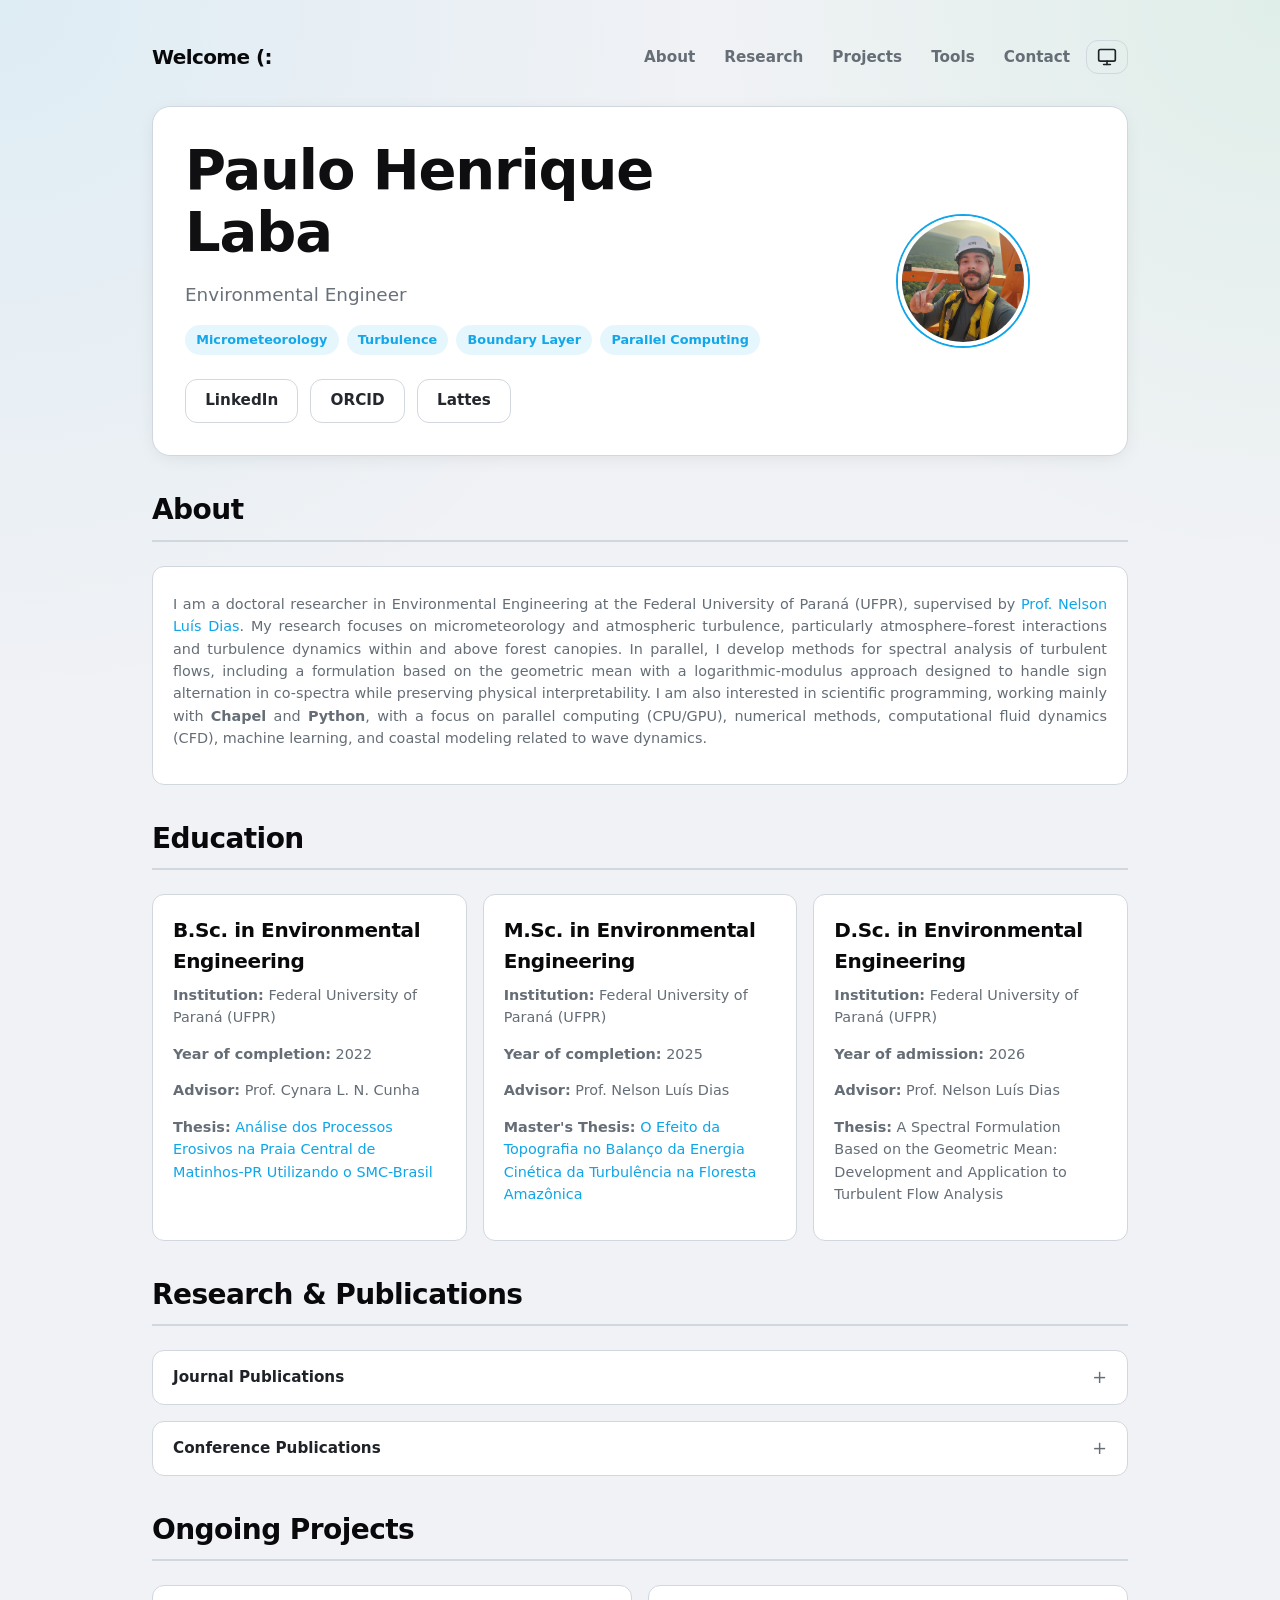
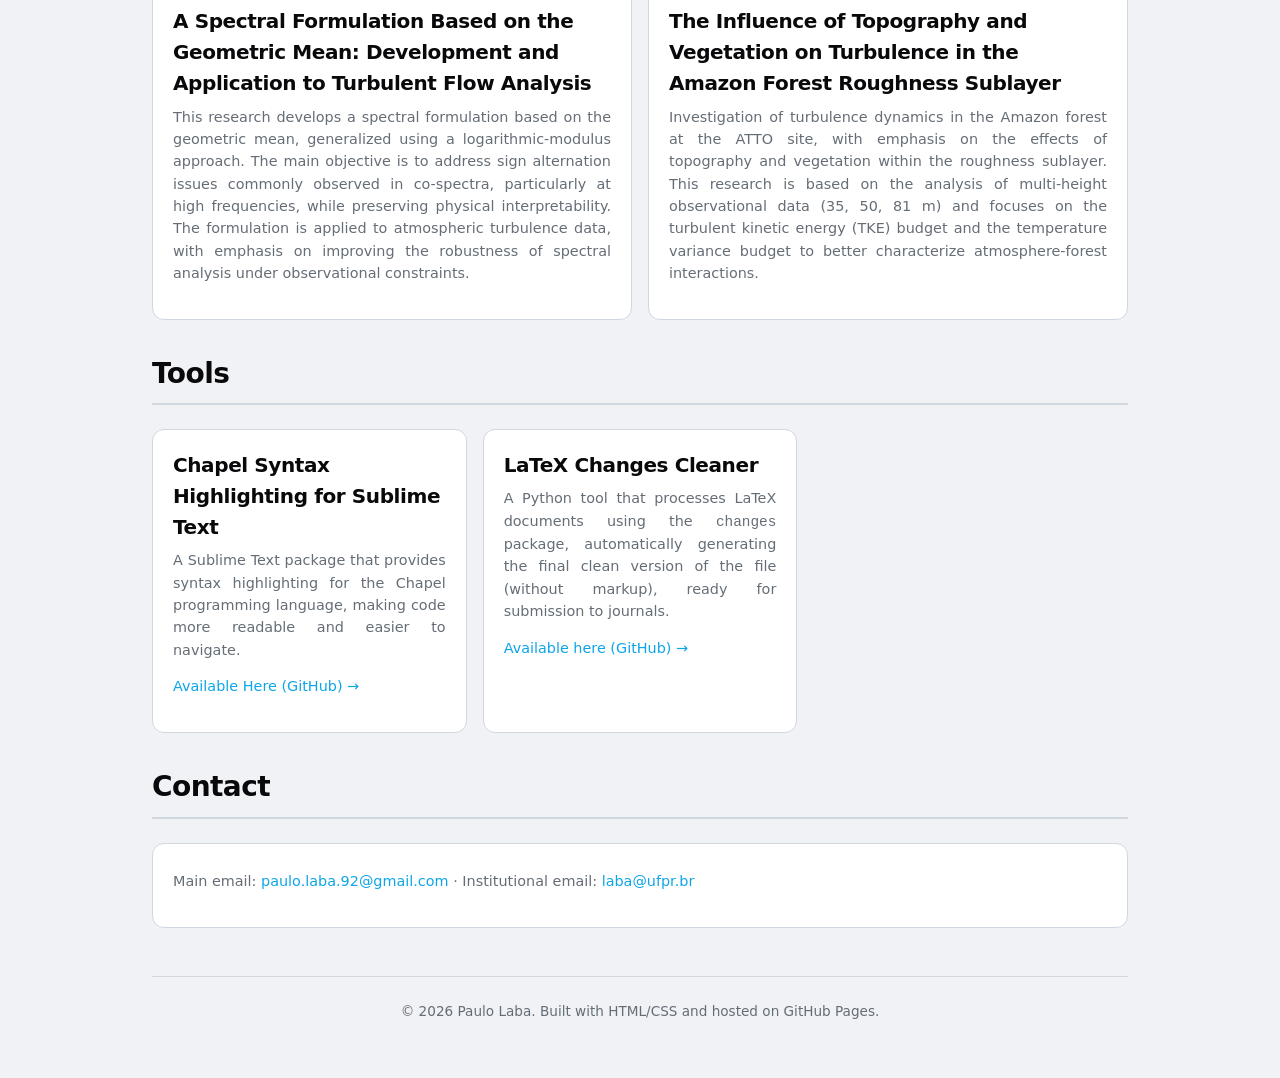
==== commit 6177fb4e: "DSc and sitemap add." ====
--- a/index.html
+++ b/index.html
@@ -6,13 +6,14 @@
   <meta name="viewport" content="width=device-width, initial-scale=1" />
   <link rel="shortcut icon" type="image/png" href="pl-icon.png">
   <link rel="icon" type="image/png" href="pl-icon.png">
-  <title>Laba, P.H.</title>
+  <title>LABA, P.H.</title>
   <meta name="description"
-    content="Homepage of Paulo Laba — Environmental Engineer (UFPR). Research in micrometeorology and turbulence in the Amazon; interest in HPC, Chapel, and Python." />
+    content="Homepage of Paulo Laba — Doctoral researcher in Environmental Engineering (UFPR). Research in micrometeorology, atmospheric turbulence, and spectral analysis of turbulent flows. Scientific programming with Chapel and Python." />
   <meta property="og:title" content="Paulo Laba — Homepage" />
   <meta property="og:description" content="Research in micrometeorology and turbulence; HPC; Chapel & Python." />
   <meta property="og:type" content="website" />
-  <meta property="og:url" content="https://seu-usuario.github.io" />
+  <meta property="og:url" content="https://paulolaba.github.io" />
+  <meta property="og:image" content="https://paulolaba.github.io/pl-icon.png" />
   <meta name="theme-color" content="#0ea5e9" />
   <link rel="stylesheet" href="styles.css" />
   <script>
@@ -81,14 +82,16 @@
         <h2 class="section-title">About</h2>
         <div class="item">
           <p style="text-align: justify;">
-            I am currently engaged in doctoral-level research in Environmental Engineering at Federal University of
-            Paraná (UFPR), with a focus on micrometeorology and atmospheric turbulence, under the supervision of
-            <a href="https://nldias.github.io/" target="_blank">Prof. Nelson Luís Dias</a>.
-            My research addresses atmosphere-forest interactions, turbulence dynamics, statistical analysis, and
-            large-scale data processing.
-            In addition, I am an enthusiast in scientific programming, mainly using <strong>Chapel</strong> and
-            <strong>Python</strong>, with interests in parallel programming (CPU/GPU), numerical methods, computational
-            fluid dynamics (CFD), machine learning, and coastal modeling (particularly related to wave dynamics).
+            I am a doctoral researcher in Environmental Engineering at the Federal University of Paraná (UFPR),
+            supervised by <a href="https://nldias.github.io/" target="_blank">Prof. Nelson Luís Dias</a>.
+            My research focuses on micrometeorology and atmospheric turbulence, particularly atmosphere–forest
+            interactions and turbulence dynamics within and above forest canopies.
+            In parallel, I develop methods for spectral analysis of turbulent flows, including a formulation based on
+            the geometric mean with a logarithmic-modulus approach designed to handle sign alternation in co-spectra
+            while preserving physical interpretability.
+            I am also interested in scientific programming, working mainly with <strong>Chapel</strong> and
+            <strong>Python</strong>, with a focus on parallel computing (CPU/GPU), numerical methods, computational
+            fluid dynamics (CFD), machine learning, and coastal modeling related to wave dynamics.
           </p>
         </div>
       </section>
@@ -117,6 +120,17 @@
               <a href="https://acervodigital.ufpr.br/handle/1884/100200" target="_blank" rel="noopener">
                 O Efeito da Topografia no Balanço da Energia Cinética da Turbulência na Floresta Amazônica
               </a>
+            </p>
+          </div>
+
+          <div class="item">
+            <h3>D.Sc. in Environmental Engineering</h3>
+            <p><strong>Institution:</strong> Federal University of Paraná (UFPR)</p>
+            <p><strong>Year of admission:</strong> 2026</p>
+            <p><strong>Advisor:</strong> Prof. Nelson Luís Dias</p>
+            <p><strong>Thesis:</strong>
+              A Spectral Formulation Based on the Geometric Mean: Development and Application to Turbulent Flow
+              Analysis
             </p>
           </div>
         </div>
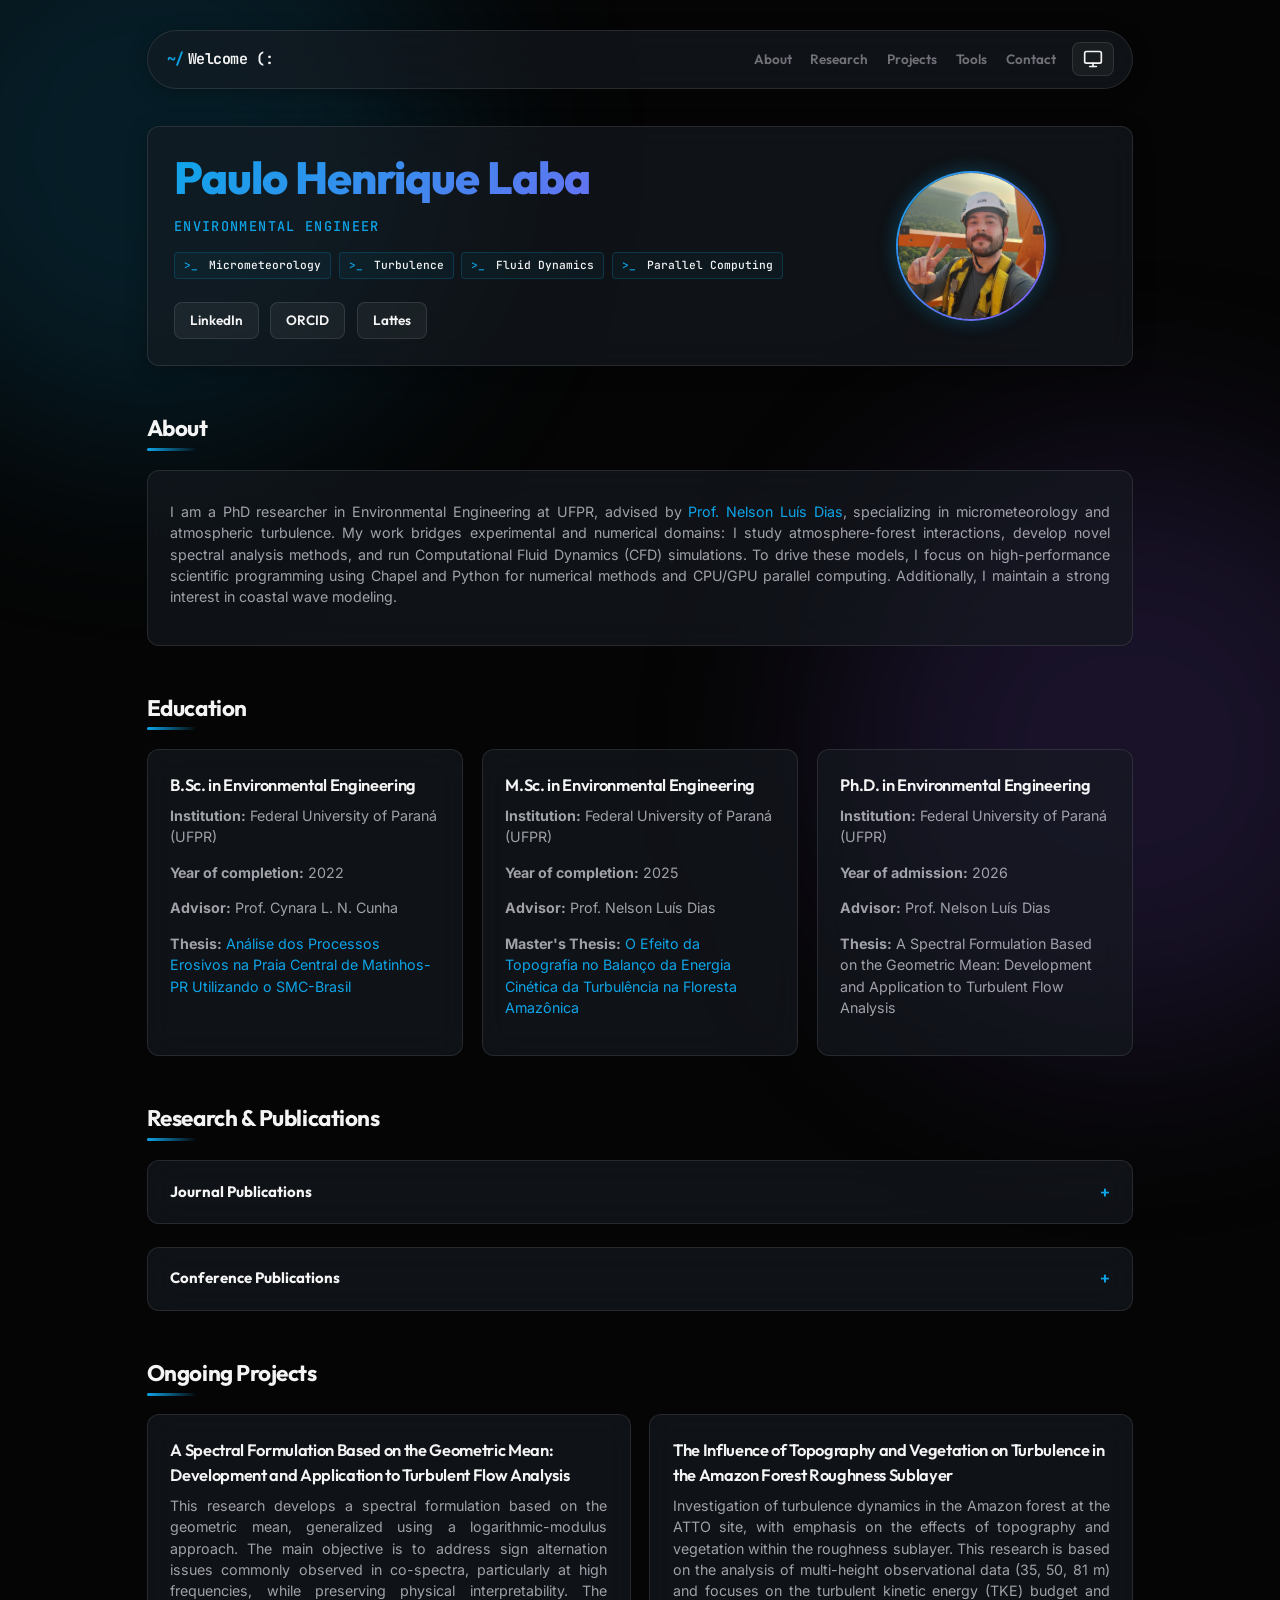
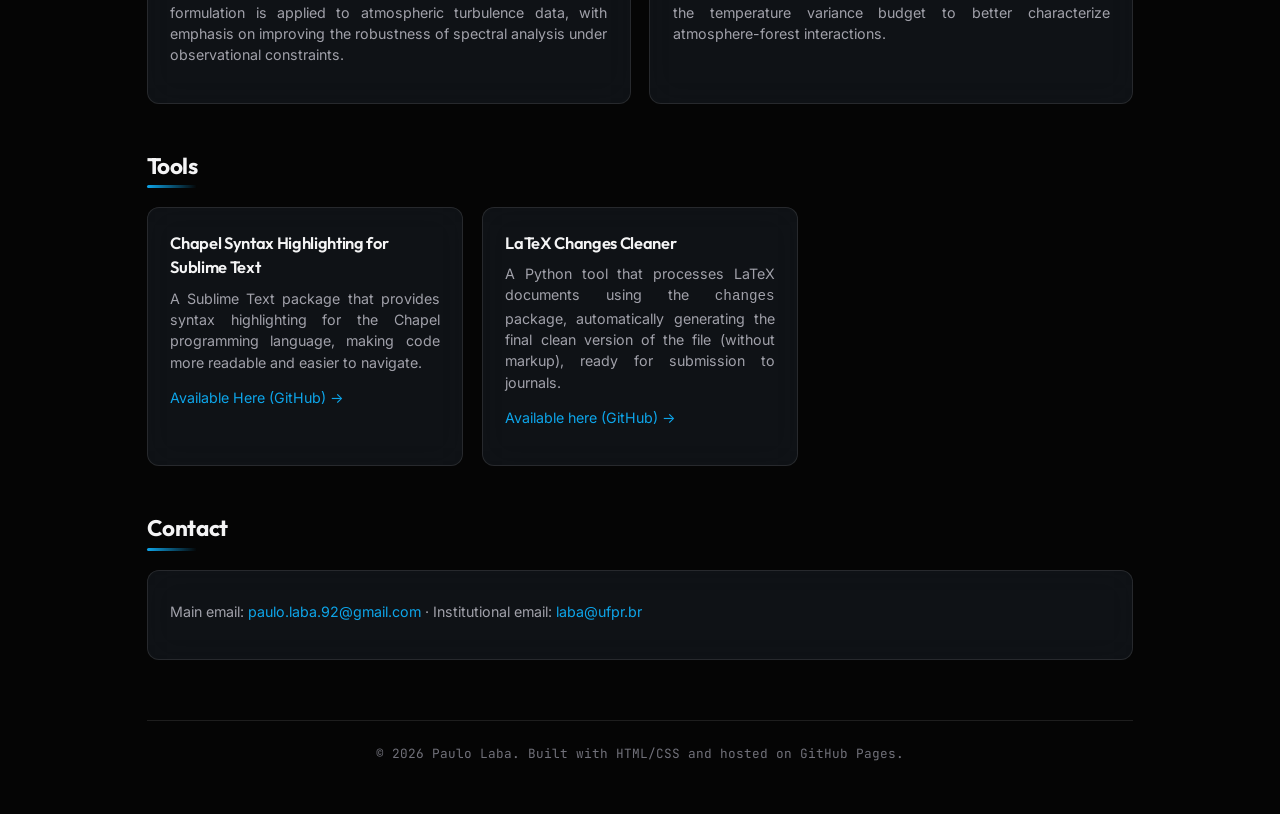
==== commit 30777a48: "New version. About me updated." ====
--- a/index.html
+++ b/index.html
@@ -15,6 +15,9 @@
   <meta property="og:url" content="https://paulolaba.github.io" />
   <meta property="og:image" content="https://paulolaba.github.io/pl-icon.png" />
   <meta name="theme-color" content="#0ea5e9" />
+  <link
+    href="https://fonts.googleapis.com/css2?family=Inter:wght@300;400;500;600;700&family=JetBrains+Mono:wght@400;500;700&family=Outfit:wght@400;600;800&display=swap"
+    rel="stylesheet">
   <link rel="stylesheet" href="styles.css" />
   <script>
     (function () {
@@ -55,10 +58,10 @@
           <h1>Paulo Henrique Laba</h1>
           <p class="lead">Environmental Engineer</p>
           <div class="badges" aria-label="Fields and interests">
-            <span class="badge">Micrometeorology</span>
-            <span class="badge">Turbulence</span>
-            <span class="badge">Boundary Layer</span>
-            <span class="badge">Parallel Computing</span>
+            <span class="badge"><span class="prompt">&gt;_</span> Micrometeorology</span>
+            <span class="badge"><span class="prompt">&gt;_</span> Turbulence</span>
+            <span class="badge"><span class="prompt">&gt;_</span> Fluid Dynamics</span>
+            <span class="badge"><span class="prompt">&gt;_</span> Parallel Computing</span>
           </div>
           <div class="cta" role="group" aria-label="Actions">
             <!-- Professional links -->
@@ -82,16 +85,7 @@
         <h2 class="section-title">About</h2>
         <div class="item">
           <p style="text-align: justify;">
-            I am a doctoral researcher in Environmental Engineering at the Federal University of Paraná (UFPR),
-            supervised by <a href="https://nldias.github.io/" target="_blank">Prof. Nelson Luís Dias</a>.
-            My research focuses on micrometeorology and atmospheric turbulence, particularly atmosphere–forest
-            interactions and turbulence dynamics within and above forest canopies.
-            In parallel, I develop methods for spectral analysis of turbulent flows, including a formulation based on
-            the geometric mean with a logarithmic-modulus approach designed to handle sign alternation in co-spectra
-            while preserving physical interpretability.
-            I am also interested in scientific programming, working mainly with <strong>Chapel</strong> and
-            <strong>Python</strong>, with a focus on parallel computing (CPU/GPU), numerical methods, computational
-            fluid dynamics (CFD), machine learning, and coastal modeling related to wave dynamics.
+            I am a PhD researcher in Environmental Engineering at UFPR, advised by <a href="https://nldias.github.io/" target="_blank">Prof. Nelson Luís Dias</a>, specializing in micrometeorology and atmospheric turbulence. My work bridges experimental and numerical domains: I study atmosphere-forest interactions, develop novel spectral analysis methods, and run Computational Fluid Dynamics (CFD) simulations. To drive these models, I focus on high-performance scientific programming using Chapel and Python for numerical methods and CPU/GPU parallel computing. Additionally, I maintain a strong interest in coastal wave modeling.
           </p>
         </div>
       </section>
@@ -124,7 +118,7 @@
           </div>
 
           <div class="item">
-            <h3>D.Sc. in Environmental Engineering</h3>
+            <h3>Ph.D. in Environmental Engineering</h3>
             <p><strong>Institution:</strong> Federal University of Paraná (UFPR)</p>
             <p><strong>Year of admission:</strong> 2026</p>
             <p><strong>Advisor:</strong> Prof. Nelson Luís Dias</p>
@@ -199,7 +193,8 @@
               <h3>Investigação da Circulação Litorânea na Costa Paranaense Utilizando o SMC-Brasil</h3>
               <p><strong>Authors:</strong> Laba, P. H.; Cunha, C. L. N.</p>
               <p><strong>Language:</strong> Portuguese-BR</p>
-              <p><strong>Event:</strong> XI Simpósio Brasileiro de Engenharia Ambiental e Sanitária, 2022</p>
+              <p><strong>Event:</strong> XI Simpósio Brasileiro de Engenharia Ambiental e Sanitária, 2022, Curitiba-PR
+              </p>
             </div>
 
             <div class="item">
@@ -213,7 +208,7 @@
               <h3>Estudo da Circulação Hidrodinâmica do Complexo Estuarino Lagunar Mundaú/Manguaba</h3>
               <p><strong>Authors:</strong> Oliveira, D.; Cunha, C. L. N.; Laba, P. H.</p>
               <p><strong>Language:</strong> Portuguese-BR</p>
-              <p><strong>Event:</strong> XXIII Simpósio Brasileiro de Recursos Hídricos, 2019, Foz do Iguaçu</p>
+              <p><strong>Event:</strong> XXIII Simpósio Brasileiro de Recursos Hídricos, 2019, Foz do Iguaçu-PR </p>
             </div>
           </div>
         </details>
--- a/styles.css
+++ b/styles.css
@@ -1,65 +1,42 @@
+@import url('https://fonts.googleapis.com/css2?family=Inter:wght@300;400;500;600;700&family=JetBrains+Mono:wght@400;500;700&family=Outfit:wght@400;600;800&display=swap');
+
 :root {
   /* Common variables */
   --brand: #0ea5e9;
-  /* sky blue */
+  /* Cyan */
   --brand-rgb: 14, 165, 233;
-  --ok: #22c55e;
+  --accent: #8b5cf6;
+  /* Purple */
+  --accent-rgb: 139, 92, 246;
+  --ok: #10b981;
   --warn: #f59e0b;
-  --radius: 18px;
-  --shadow: 0 10px 30px -10px rgba(0, 0, 0, 0.5);
+  --radius: 12px;
 
   /* Default Dark Theme Config */
-  --bg: #0b0c0f;
-  --card: #161b22;
-  --card-border: #30363d;
-  --text: #e6ebf2;
-  --muted: #8b949e;
-  --heading: #ffffff;
+  --bg: #050505;
+  --card: rgba(22, 27, 34, 0.6);
+  --card-border: rgba(255, 255, 255, 0.1);
+  --text: #a1a1aa;
+  --muted: #71717a;
+  --heading: #f4f4f5;
   --btn-text: #ffffff;
   --grad-1: rgba(14, 165, 233, 0.15);
-  --grad-2: rgba(34, 197, 94, 0.12);
-}
-
-@media (prefers-color-scheme: light) {
-  :root {
-    --bg: #f0f2f5;
-    --card: #ffffff;
-    --card-border: #d0d7de;
-    --text: #1f2328;
-    --muted: #656d76;
-    --heading: #09090b;
-    --btn-text: #ffffff;
-    --grad-1: rgba(14, 165, 233, 0.08);
-    /* Softer in light mode */
-    --grad-2: rgba(34, 197, 94, 0.08);
-    --shadow: 0 4px 20px -5px rgba(0, 0, 0, 0.1);
-  }
+  --grad-2: rgba(139, 92, 246, 0.15);
+  --shadow: 0 4px 20px 0 rgba(0, 0, 0, 0.3);
+  --card-blur: blur(16px);
 }
 
 [data-theme="light"] {
-  --bg: #f0f2f5;
-  --card: #ffffff;
-  --card-border: #d0d7de;
-  --text: #1f2328;
-  --muted: #656d76;
-  --heading: #09090b;
+  --bg: #f8fafc;
+  --card: rgba(255, 255, 255, 0.7);
+  --card-border: rgba(0, 0, 0, 0.08);
+  --text: #3f3f46;
+  --muted: #71717a;
+  --heading: #18181b;
   --btn-text: #ffffff;
-  --grad-1: rgba(14, 165, 233, 0.08);
-  --grad-2: rgba(34, 197, 94, 0.08);
-  --shadow: 0 4px 20px -5px rgba(0, 0, 0, 0.1);
-}
-
-[data-theme="dark"] {
-  --bg: #0b0c0f;
-  --card: #161b22;
-  --card-border: #30363d;
-  --text: #e6ebf2;
-  --muted: #8b949e;
-  --heading: #ffffff;
-  --btn-text: #ffffff;
-  --grad-1: rgba(14, 165, 233, 0.15);
-  --grad-2: rgba(34, 197, 94, 0.12);
-  --shadow: 0 10px 30px -10px rgba(0, 0, 0, 0.5);
+  --grad-1: rgba(14, 165, 233, 0.1);
+  --grad-2: rgba(139, 92, 246, 0.1);
+  --shadow: 0 4px 20px 0 rgba(31, 38, 135, 0.07);
 }
 
 * {
@@ -68,6 +45,8 @@
 
 html {
   scroll-behavior: smooth;
+  font-size: 15px;
+  /* Adjusting base font size for scaling */
 }
 
 html,
@@ -77,17 +56,49 @@
 
 body {
   margin: 0;
-  font-family: system-ui, -apple-system, "Segoe UI", Roboto, "Helvetica Neue", Arial, sans-serif;
-  line-height: 1.55;
+  font-family: 'Inter', system-ui, -apple-system, sans-serif;
+  line-height: 1.5;
   background-color: var(--bg);
-  background-image:
-    radial-gradient(1000px 1000px at 0% 0%, var(--grad-1), transparent 70%),
-    radial-gradient(800px 800px at 100% 0%, var(--grad-2), transparent 70%);
-  background-attachment: fixed;
-  /* Parallax-like effect */
-  background-repeat: no-repeat;
   color: var(--text);
   transition: color 0.3s ease, background-color 0.3s ease;
+  overflow-x: hidden;
+}
+
+/* Dynamic animated background */
+body::before,
+body::after {
+  content: "";
+  position: fixed;
+  width: 600px;
+  height: 600px;
+  border-radius: 50%;
+  filter: blur(100px);
+  z-index: -1;
+  animation: float 20s infinite alternate;
+  pointer-events: none;
+}
+
+body::before {
+  background: var(--grad-1);
+  top: -150px;
+  left: -150px;
+}
+
+body::after {
+  background: var(--grad-2);
+  bottom: -150px;
+  right: -150px;
+  animation-delay: -10s;
+}
+
+@keyframes float {
+  0% {
+    transform: translate(0, 0);
+  }
+
+  100% {
+    transform: translate(80px, 80px);
+  }
 }
 
 /* Typography Enhancements */
@@ -97,28 +108,44 @@
 h4 {
   margin-top: 0;
   color: var(--heading);
+  font-family: 'Outfit', sans-serif;
   letter-spacing: -0.02em;
 }
 
 h1 {
-  font-size: clamp(2.5rem, 5vw, 3.5rem);
+  font-size: clamp(2rem, 4vw, 3rem);
   font-weight: 800;
   line-height: 1.1;
   margin-bottom: 0.5rem;
+  background: linear-gradient(135deg, var(--brand), var(--accent));
+  -webkit-background-clip: text;
+  -webkit-text-fill-color: transparent;
 }
 
 h2 {
-  font-size: 1.75rem;
+  font-size: 1.5rem;
   font-weight: 700;
-  border-bottom: 2px solid var(--card-border);
-  padding-bottom: 0.5rem;
-  margin-bottom: 1.5rem;
+  margin-bottom: 1.25rem;
+  position: relative;
+  padding-bottom: 0.4rem;
+}
+
+h2::after {
+  content: "";
+  position: absolute;
+  left: 0;
+  bottom: 0;
+  width: 50px;
+  height: 3px;
+  background: linear-gradient(90deg, var(--brand), transparent);
+  border-radius: 2px;
 }
 
 h3 {
-  font-size: 1.25rem;
+  font-size: 1.1rem;
   font-weight: 600;
   margin-bottom: 0.25rem;
+  color: var(--heading);
 }
 
 a {
@@ -135,7 +162,9 @@
 .wrap {
   max-width: 1024px;
   margin: 0 auto;
-  padding: 2rem 1.5rem;
+  padding: 2rem 1.25rem;
+  position: relative;
+  z-index: 1;
 }
 
 /* Header & Nav */
@@ -145,45 +174,54 @@
   justify-content: space-between;
   flex-wrap: wrap;
   gap: 1rem;
-  margin-bottom: 1.5rem;
-  padding: 0.5rem 0;
+  margin-bottom: 2.5rem;
+  padding: 0.75rem 1.25rem;
+  background: var(--card);
+  backdrop-filter: var(--card-blur);
+  -webkit-backdrop-filter: var(--card-blur);
+  border: 1px solid var(--card-border);
+  border-radius: 100px;
+  box-shadow: var(--shadow);
 }
 
 @media (max-width: 600px) {
   header {
-    justify-content: center;
-  }
-
-  .brand {
-    width: 100%;
-    text-align: center;
-  }
-
-  nav {
-    display: flex;
-    flex-wrap: wrap;
-    justify-content: center;
-    gap: 1rem;
-  }
-
-  nav a {
-    margin-left: 0;
+    flex-direction: column;
+    border-radius: var(--radius);
+    padding: 1rem;
   }
 }
 
 .brand {
-  font-size: 1.25rem;
-  font-weight: 800;
+  font-family: 'JetBrains Mono', monospace;
+  font-size: 1rem;
+  font-weight: 700;
   color: var(--heading);
   letter-spacing: -0.03em;
+  display: flex;
+  align-items: center;
+}
+
+.brand::before {
+  content: '~/';
+  color: var(--brand);
+  margin-right: 4px;
+}
+
+nav {
+  display: flex;
+  flex-wrap: wrap;
+  justify-content: center;
+  gap: 1.25rem;
 }
 
 nav a {
-  margin-left: 1.5rem;
+  font-family: 'Outfit', sans-serif;
   font-weight: 600;
-  font-size: 0.95rem;
+  font-size: 0.9rem;
   color: var(--muted);
   position: relative;
+  transition: color 0.3s;
 }
 
 nav a:hover {
@@ -196,15 +234,17 @@
   display: inline-flex;
   align-items: center;
   justify-content: center;
-  padding: 0.6rem 1.2rem;
-  border-radius: 12px;
+  padding: 0.5rem 1rem;
+  border-radius: 8px;
+  font-family: 'Outfit', sans-serif;
   font-weight: 600;
-  font-size: 0.95rem;
-  background: var(--brand);
-  color: var(--btn-text);
-  border: 1px solid transparent;
+  font-size: 0.9rem;
+  background: linear-gradient(135deg, var(--brand), var(--accent));
+  color: #fff;
+  border: none;
   cursor: pointer;
-  transition: transform 0.1s, opacity 0.2s;
+  transition: transform 0.2s, box-shadow 0.2s;
+  box-shadow: 0 4px 15px rgba(14, 165, 233, 0.3);
 }
 
 .btn:active {
@@ -212,33 +252,44 @@
 }
 
 .btn:hover {
-  opacity: 0.9;
+  transform: translateY(-2px);
+  box-shadow: 0 6px 20px rgba(14, 165, 233, 0.4);
+  color: #fff;
   text-decoration: none;
 }
 
 .btn.secondary {
-  background: transparent;
-  color: var(--text);
+  background: rgba(255, 255, 255, 0.05);
+  color: var(--heading);
   border: 1px solid var(--card-border);
+  box-shadow: none;
 }
 
 .btn.secondary:hover {
-  background: var(--card);
+  background: rgba(255, 255, 255, 0.1);
   border-color: var(--muted);
+}
+
+[data-theme="light"] .btn.secondary {
+  background: rgba(0, 0, 0, 0.03);
+  color: var(--heading);
+}
+
+[data-theme="light"] .btn.secondary:hover {
+  background: rgba(0, 0, 0, 0.08);
 }
 
 /* Layout Components */
 .card {
   background: var(--card);
+  backdrop-filter: var(--card-blur);
+  -webkit-backdrop-filter: var(--card-blur);
   border: 1px solid var(--card-border);
   border-radius: var(--radius);
   box-shadow: var(--shadow);
-  padding: 2rem;
-  transition: transform 0.2s ease, box-shadow 0.2s ease;
-}
-
-/* Subtle hover lift for cards if they were links, but these are static mostly. 
-   Maybe nice for the hero? */
+  padding: 1.75rem;
+  transition: transform 0.3s ease, box-shadow 0.3s ease, border-color 0.3s ease;
+}
 
 .hero {
   display: grid;
@@ -247,33 +298,32 @@
   align-items: center;
   position: relative;
   overflow: hidden;
-  margin-bottom: 2rem;
-}
-
-/* Glassmorphism hint */
-.hero::before {
-  content: "";
-  position: absolute;
-  inset: 0;
-  background: linear-gradient(120deg, rgba(255, 255, 255, 0.03), transparent);
-  pointer-events: none;
+  margin-bottom: 3rem;
 }
 
 .hero p.lead {
-  font-size: 1.15rem;
-  color: var(--muted);
+  font-family: 'JetBrains Mono', monospace;
+  font-size: 0.9rem;
+  color: var(--brand);
   margin-bottom: 1rem;
-  font-weight: 400;
+  font-weight: 500;
+  text-transform: uppercase;
+  letter-spacing: 0.1em;
 }
 
 .avatar {
-  width: 130px;
-  height: 130px;
+  width: 150px;
+  height: 150px;
   border-radius: 50%;
   object-fit: cover;
-  border: 4px solid var(--card);
-  box-shadow: 0 0 0 2px var(--brand);
-  /* Double border effect */
+  border: 2px solid transparent;
+  background: linear-gradient(var(--bg), var(--bg)) padding-box, linear-gradient(135deg, var(--brand), var(--accent)) border-box;
+  box-shadow: 0 0 20px rgba(14, 165, 233, 0.3);
+  transition: transform 0.5s cubic-bezier(0.175, 0.885, 0.32, 1.275);
+}
+
+.avatar:hover {
+  transform: scale(1.05) rotate(5deg);
 }
 
 /* Badges */
@@ -284,13 +334,21 @@
   margin-bottom: 1.5rem;
 }
 
+
 .badge {
-  padding: 0.3rem 0.7rem;
-  border-radius: 999px;
-  background: rgba(var(--brand-rgb), 0.1);
+  padding: 0.3rem 0.6rem;
+  border-radius: 4px;
+  background: rgba(var(--brand-rgb), 0.05);
+  color: var(--heading);
+  font-family: 'JetBrains Mono', monospace;
+  font-size: 0.75rem;
+  font-weight: 500;
+  border: 1px solid rgba(var(--brand-rgb), 0.2);
+}
+
+.badge span.prompt {
   color: var(--brand);
-  font-size: 0.8rem;
-  font-weight: 600;
+  margin-right: 4px;
 }
 
 .cta {
@@ -300,61 +358,72 @@
 }
 
 /* Grid Layouts */
-.grid {
-  display: grid;
-  gap: 1rem;
-  grid-template-columns: 1fr;
-}
-
+.grid,
 .pub-grid {
   display: grid;
-  gap: 1rem;
+  gap: 1.25rem;
   grid-template-columns: 1fr;
 }
 
 section {
-  margin-bottom: 2rem;
-  scroll-margin-top: 1.5rem;
+  margin-bottom: 3rem;
+  scroll-margin-top: 5rem;
 }
 
 .item {
-  padding: 1.25rem;
+  padding: 1.5rem;
   background: var(--card);
+  backdrop-filter: var(--card-blur);
+  -webkit-backdrop-filter: var(--card-blur);
   border: 1px solid var(--card-border);
-  border-radius: 12px;
-  transition: border-color 0.2s;
+  border-radius: var(--radius);
+  transition: transform 0.3s, border-color 0.3s, box-shadow 0.3s;
 }
 
 .item:hover {
-  border-color: var(--muted);
+  border-color: rgba(var(--brand-rgb), 0.4);
+  transform: translateY(-2px);
+  box-shadow: 0 6px 20px rgba(0, 0, 0, 0.15);
+}
+
+[data-theme="light"] .item:hover {
+  box-shadow: 0 6px 20px rgba(14, 165, 233, 0.1);
 }
 
 .item p {
-  color: var(--muted);
-  margin-top: 0.4rem;
-  font-size: 0.9rem;
+  color: var(--text);
+  margin-top: 0.5rem;
+  font-size: 0.95rem;
 }
 
 /* Publication/Project Details */
 details {
   background: var(--card);
+  backdrop-filter: var(--card-blur);
+  -webkit-backdrop-filter: var(--card-blur);
   border: 1px solid var(--card-border);
-  border-radius: 12px;
-  margin-bottom: 1rem;
+  border-radius: var(--radius);
+  margin-bottom: 1.5rem;
   overflow: hidden;
+  transition: border-color 0.3s;
+}
+
+details:hover {
+  border-color: rgba(var(--brand-rgb), 0.3);
 }
 
 details summary {
-  padding: 0.8rem 1.25rem;
+  padding: 1.25rem 1.5rem;
   cursor: pointer;
   outline: none;
+  font-family: 'Outfit', sans-serif;
   font-weight: 600;
   list-style: none;
-  /* Hide default arrow */
   display: flex;
   align-items: center;
   justify-content: space-between;
-  font-size: 0.95rem;
+  font-size: 1rem;
+  color: var(--heading);
 }
 
 details summary::-webkit-details-marker {
@@ -364,12 +433,13 @@
 details summary::after {
   content: "+";
   font-size: 1.1rem;
-  color: var(--muted);
-  font-weight: 400;
+  color: var(--brand);
+  font-family: 'JetBrains Mono', monospace;
+  transition: transform 0.3s;
 }
 
 details[open] summary::after {
-  content: "−";
+  transform: rotate(45deg);
 }
 
 details[open] summary {
@@ -377,10 +447,9 @@
 }
 
 details>div {
-  padding: 1.25rem;
-}
-
-/* Override inner grid margins if inside details */
+  padding: 1.5rem;
+}
+
 details .grid,
 details .pub-grid {
   margin: 0 !important;
@@ -391,10 +460,11 @@
   text-align: center;
   color: var(--muted);
   font-size: 0.85rem;
-  margin-top: 3rem;
+  margin-top: 4rem;
   padding-bottom: 1.5rem;
   border-top: 1px solid var(--card-border);
   padding-top: 1.5rem;
+  font-family: 'JetBrains Mono', monospace;
 }
 
 /* Responsive */
@@ -407,7 +477,6 @@
     grid-template-columns: repeat(2, 1fr);
   }
 
-  /* Projects can be 2 cols */
   #projects .pub-grid {
     grid-template-columns: repeat(2, 1fr);
   }
@@ -417,4 +486,22 @@
   .grid {
     grid-template-columns: repeat(3, 1fr);
   }
+}
+
+/* Custom Scrollbar */
+::-webkit-scrollbar {
+  width: 6px;
+}
+
+::-webkit-scrollbar-track {
+  background: var(--bg);
+}
+
+::-webkit-scrollbar-thumb {
+  background: var(--card-border);
+  border-radius: 4px;
+}
+
+::-webkit-scrollbar-thumb:hover {
+  background: var(--brand);
 }
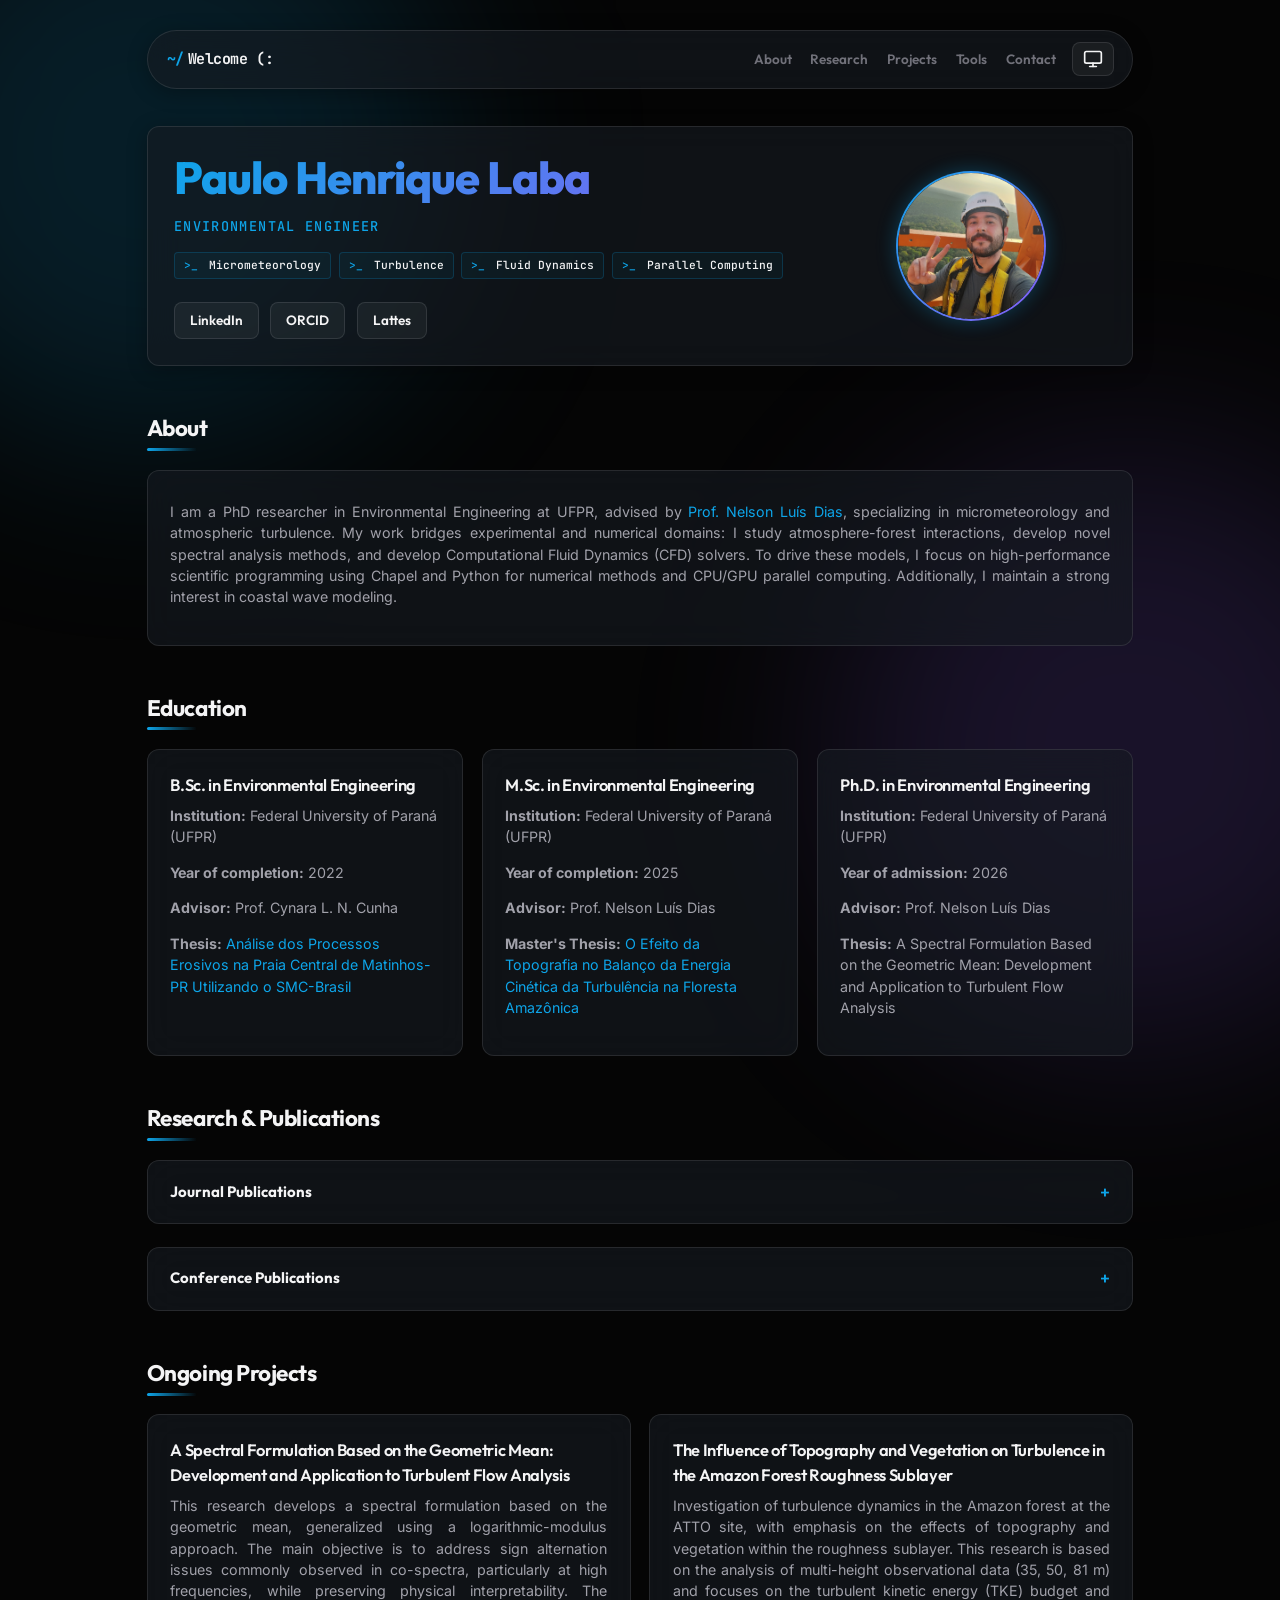
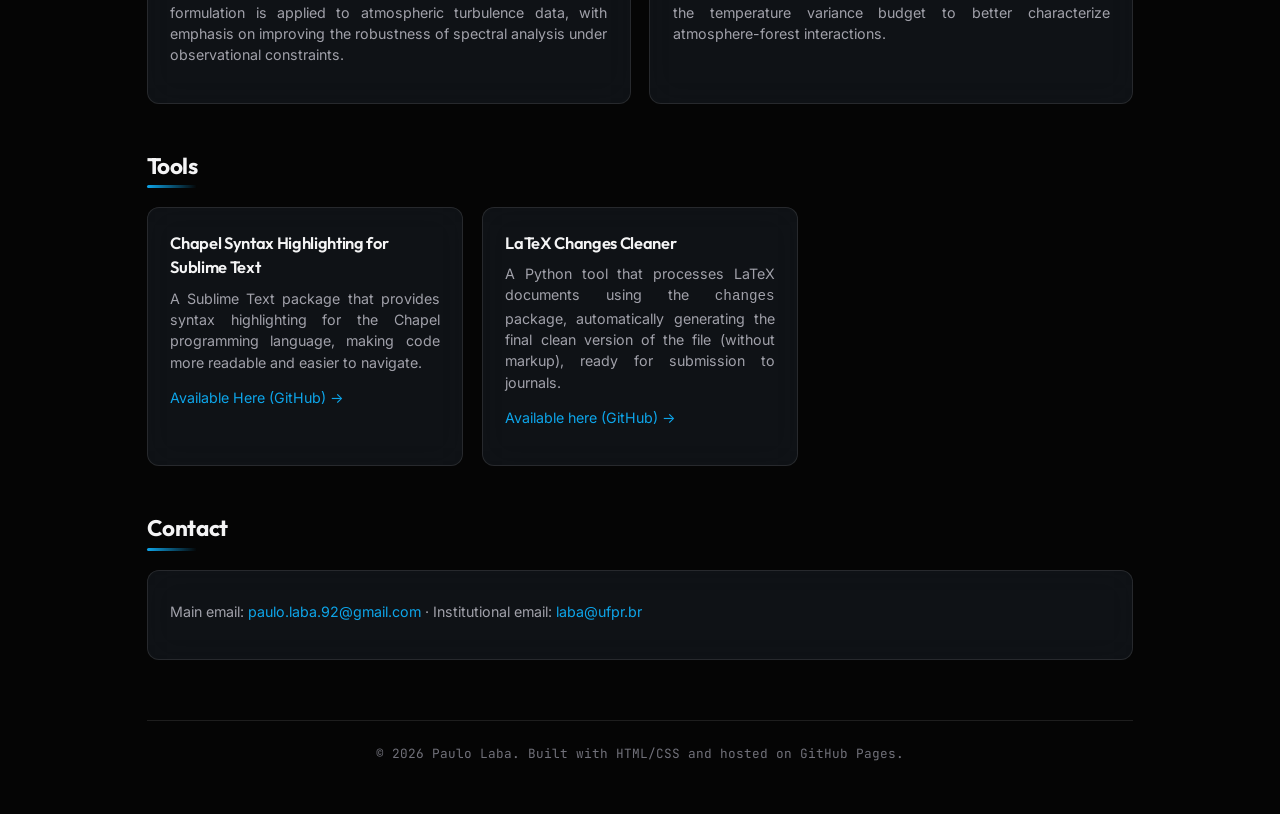
==== commit 092fc8cf: "Quick fix" ====
--- a/index.html
+++ b/index.html
@@ -85,7 +85,12 @@
         <h2 class="section-title">About</h2>
         <div class="item">
           <p style="text-align: justify;">
-            I am a PhD researcher in Environmental Engineering at UFPR, advised by <a href="https://nldias.github.io/" target="_blank">Prof. Nelson Luís Dias</a>, specializing in micrometeorology and atmospheric turbulence. My work bridges experimental and numerical domains: I study atmosphere-forest interactions, develop novel spectral analysis methods, and run Computational Fluid Dynamics (CFD) simulations. To drive these models, I focus on high-performance scientific programming using Chapel and Python for numerical methods and CPU/GPU parallel computing. Additionally, I maintain a strong interest in coastal wave modeling.
+            I am a PhD researcher in Environmental Engineering at UFPR, advised by <a href="https://nldias.github.io/"
+              target="_blank">Prof. Nelson Luís Dias</a>, specializing in micrometeorology and atmospheric turbulence.
+            My work bridges experimental and numerical domains: I study atmosphere-forest interactions, develop novel
+            spectral analysis methods, and develop Computational Fluid Dynamics (CFD) solvers. To drive these models, I
+            focus on high-performance scientific programming using Chapel and Python for numerical methods and CPU/GPU
+            parallel computing. Additionally, I maintain a strong interest in coastal wave modeling.
           </p>
         </div>
       </section>
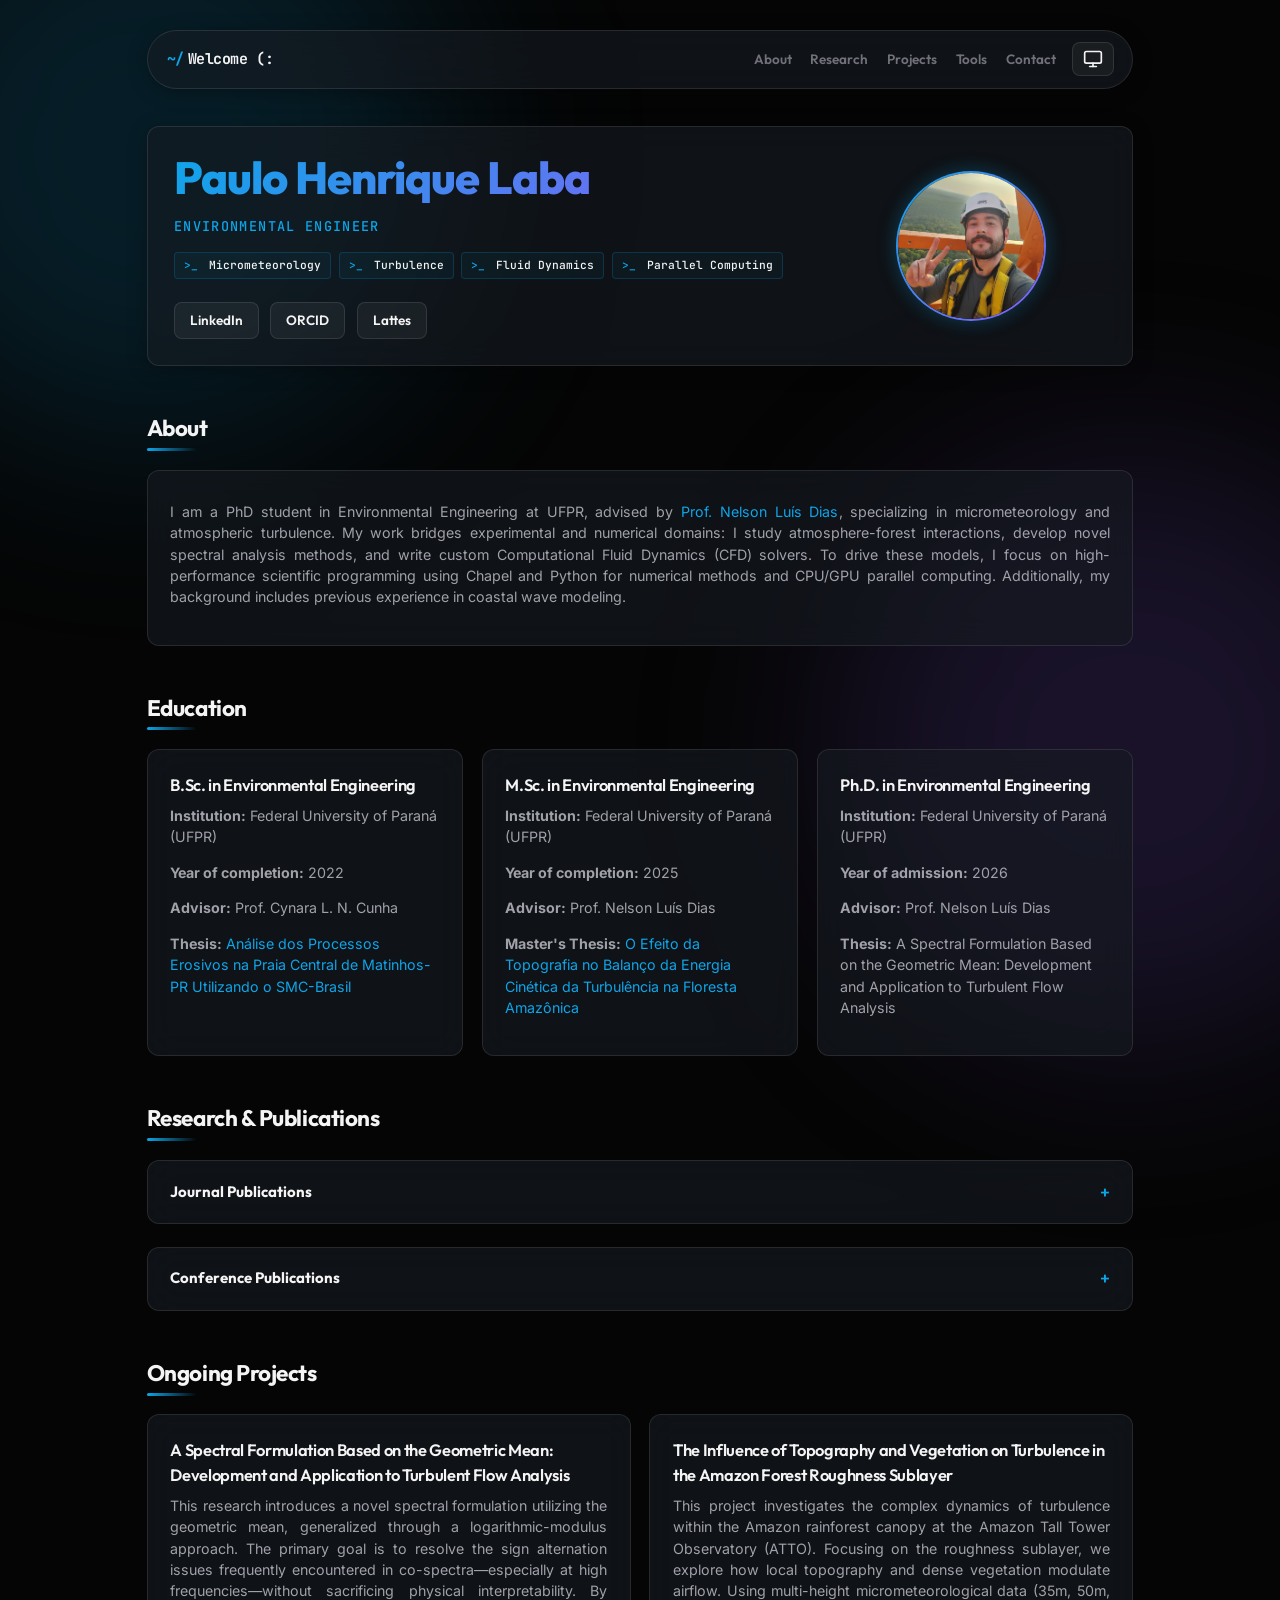
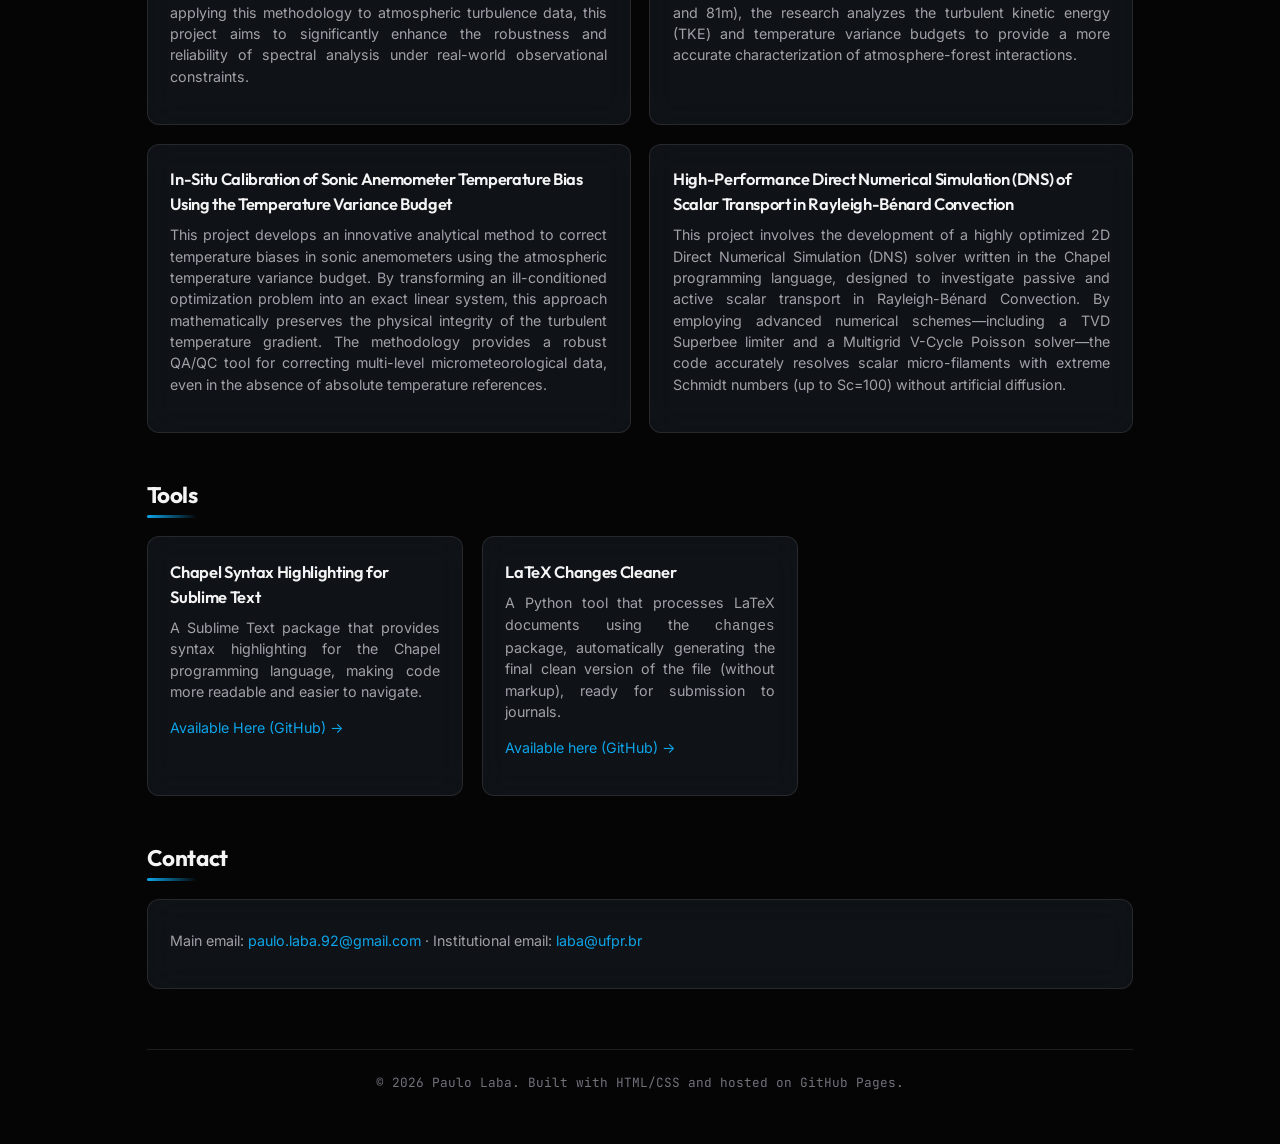
==== commit 8383aec9: "New updates! Ongoing Projetcs and About Me" ====
--- a/index.html
+++ b/index.html
@@ -85,12 +85,13 @@
         <h2 class="section-title">About</h2>
         <div class="item">
           <p style="text-align: justify;">
-            I am a PhD researcher in Environmental Engineering at UFPR, advised by <a href="https://nldias.github.io/"
+            I am a PhD student in Environmental Engineering at UFPR, advised by <a href="https://nldias.github.io/"
               target="_blank">Prof. Nelson Luís Dias</a>, specializing in micrometeorology and atmospheric turbulence.
             My work bridges experimental and numerical domains: I study atmosphere-forest interactions, develop novel
-            spectral analysis methods, and develop Computational Fluid Dynamics (CFD) solvers. To drive these models, I
+            spectral analysis methods, and write custom Computational Fluid Dynamics (CFD) solvers. To drive these
+            models, I
             focus on high-performance scientific programming using Chapel and Python for numerical methods and CPU/GPU
-            parallel computing. Additionally, I maintain a strong interest in coastal wave modeling.
+            parallel computing. Additionally, my background includes previous experience in coastal wave modeling.
           </p>
         </div>
       </section>
@@ -222,30 +223,57 @@
       <section id="projects">
         <h2 class="section-title">Ongoing Projects</h2>
         <div class="pub-grid" style="margin-top:12px; margin-bottom:12px;">
+
+          <!-- Projeto 1: Formulação Espectral -->
           <div class="item">
             <h3>A Spectral Formulation Based on the Geometric Mean: Development and Application to Turbulent Flow
               Analysis</h3>
             <p style="text-align: justify;">
-              This research develops a spectral formulation based on the geometric mean, generalized using a
-              logarithmic-modulus approach.
-              The main objective is to address sign alternation issues commonly observed in co-spectra, particularly at
-              high frequencies, while preserving physical interpretability.
-              The formulation is applied to atmospheric turbulence data, with emphasis on improving the robustness of
-              spectral analysis under observational constraints.
-            </p>
-          </div>
-
-          <div class="item">
-            <h3>The Influence of Topography and Vegetation on Turbulence in the Amazon Forest Roughness
-              Sublayer</h3>
-            <p style="text-align: justify;">
-              Investigation of turbulence dynamics in the Amazon forest at the ATTO site, with emphasis on the effects
-              of topography and vegetation within the roughness sublayer.
-              This research is based on the analysis of multi-height observational data (35, 50, 81 m) and focuses on
-              the turbulent kinetic energy (TKE) budget and the temperature variance budget to better characterize
-              atmosphere-forest interactions.
-            </p>
-          </div>
+              This research introduces a novel spectral formulation utilizing the geometric mean, generalized through a
+              logarithmic-modulus approach. The primary goal is to resolve the sign alternation issues frequently
+              encountered in co-spectra—especially at high frequencies—without sacrificing physical interpretability.
+              By applying this methodology to atmospheric turbulence data, this project aims to significantly enhance
+              the robustness and reliability of spectral analysis under real-world observational constraints.
+            </p>
+          </div>
+
+          <!-- Projeto 2: Dinâmica na ATTO (Amazônia) -->
+          <div class="item">
+            <h3>The Influence of Topography and Vegetation on Turbulence in the Amazon Forest Roughness Sublayer</h3>
+            <p style="text-align: justify;">
+              This project investigates the complex dynamics of turbulence within the Amazon rainforest canopy at the
+              Amazon Tall Tower Observatory (ATTO). Focusing on the roughness sublayer, we explore how local topography
+              and dense vegetation modulate airflow. Using multi-height micrometeorological data (35m, 50m, and 81m),
+              the research analyzes the turbulent kinetic energy (TKE) and temperature variance budgets to provide a
+              more accurate characterization of atmosphere-forest interactions.
+            </p>
+          </div>
+
+          <!-- Projeto 3: Calibração In-Situ -->
+          <div class="item">
+            <h3>In-Situ Calibration of Sonic Anemometer Temperature Bias Using the Temperature Variance Budget</h3>
+            <p style="text-align: justify;">
+              This project develops an innovative analytical method to correct temperature biases in sonic anemometers
+              using the atmospheric temperature variance budget. By transforming an ill-conditioned optimization problem
+              into an exact linear system, this approach mathematically preserves the physical integrity of the
+              turbulent temperature gradient. The methodology provides a robust QA/QC tool for correcting multi-level
+              micrometeorological data, even in the absence of absolute temperature references.
+            </p>
+          </div>
+
+          <!-- Projeto 4: DNS Chapel -->
+          <div class="item">
+            <h3>High-Performance Direct Numerical Simulation (DNS) of Scalar Transport in Rayleigh-Bénard Convection
+            </h3>
+            <p style="text-align: justify;">
+              This project involves the development of a highly optimized 2D Direct Numerical Simulation (DNS) solver
+              written in the Chapel programming language, designed to investigate passive and active scalar transport in
+              Rayleigh-Bénard Convection. By employing advanced numerical schemes—including a TVD Superbee limiter and
+              a Multigrid V-Cycle Poisson solver—the code accurately resolves scalar micro-filaments with extreme
+              Schmidt numbers (up to Sc=100) without artificial diffusion.
+            </p>
+          </div>
+
         </div>
       </section>
 
